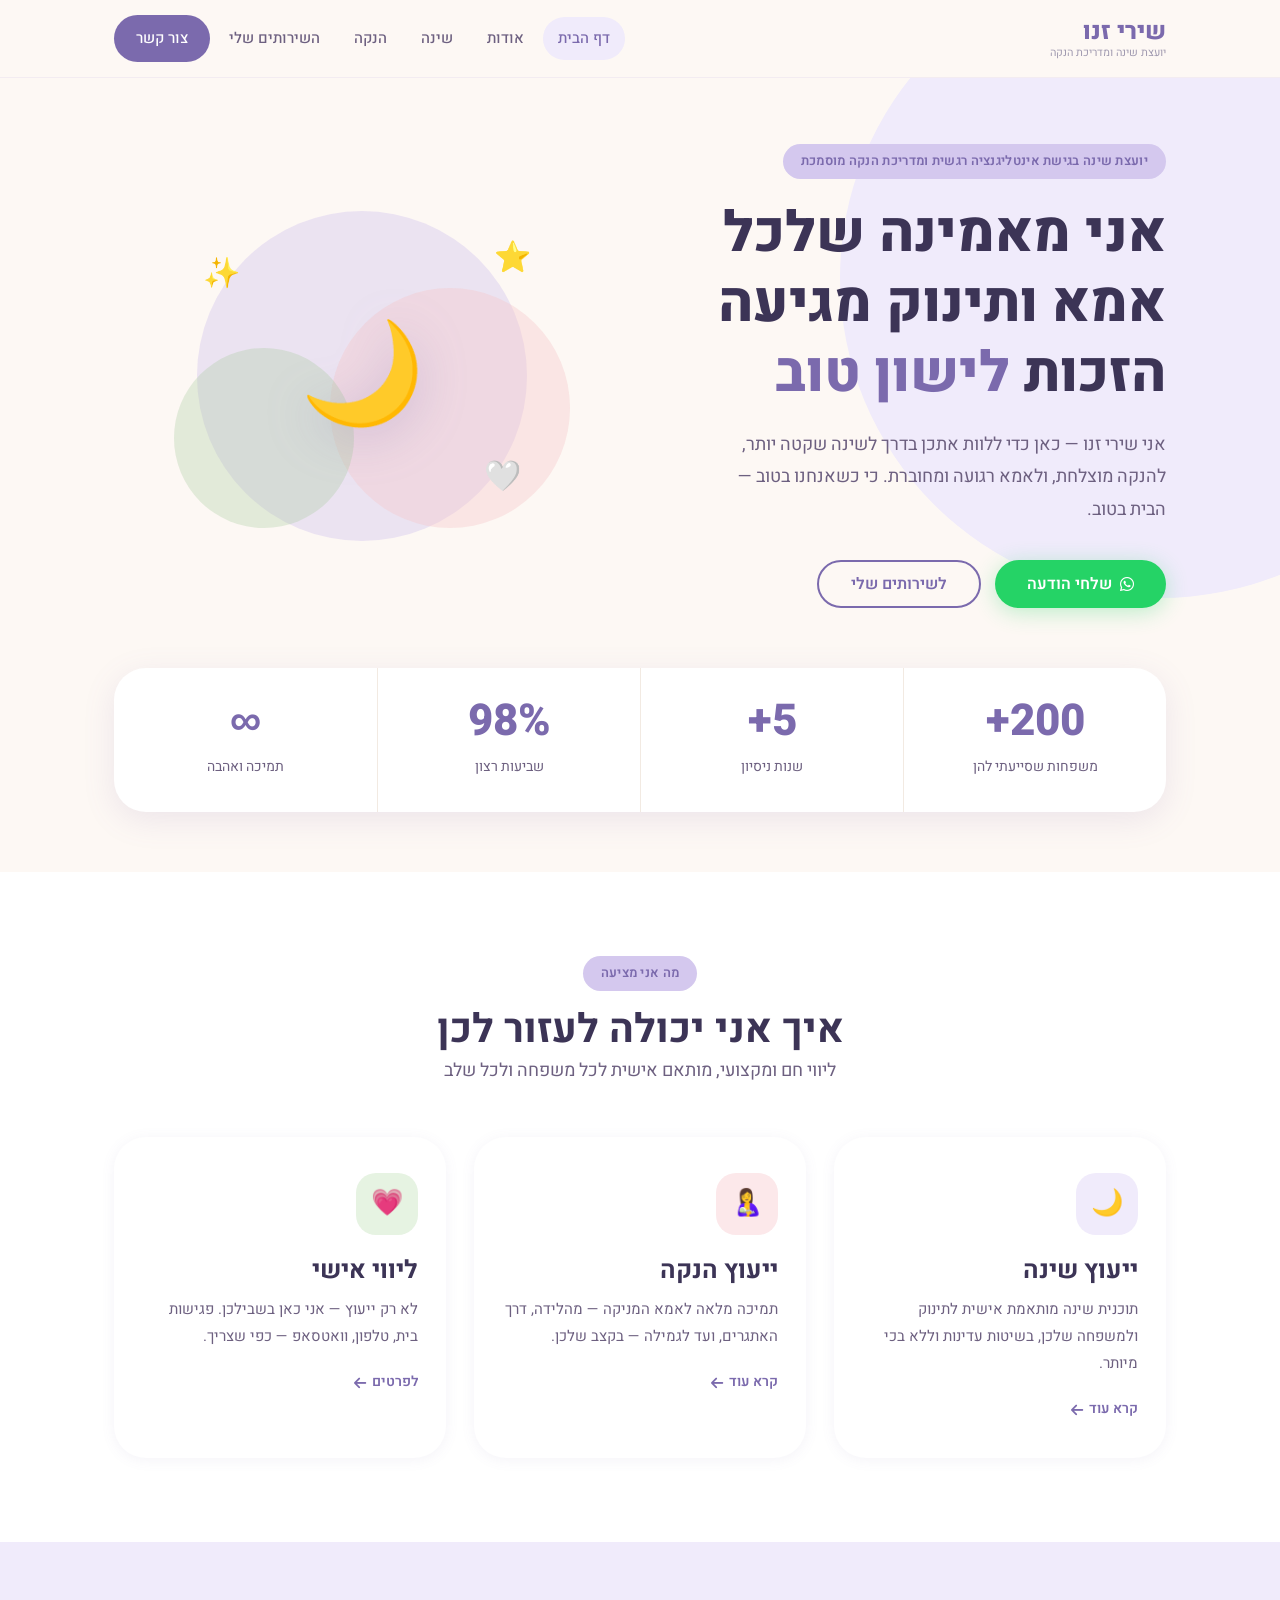
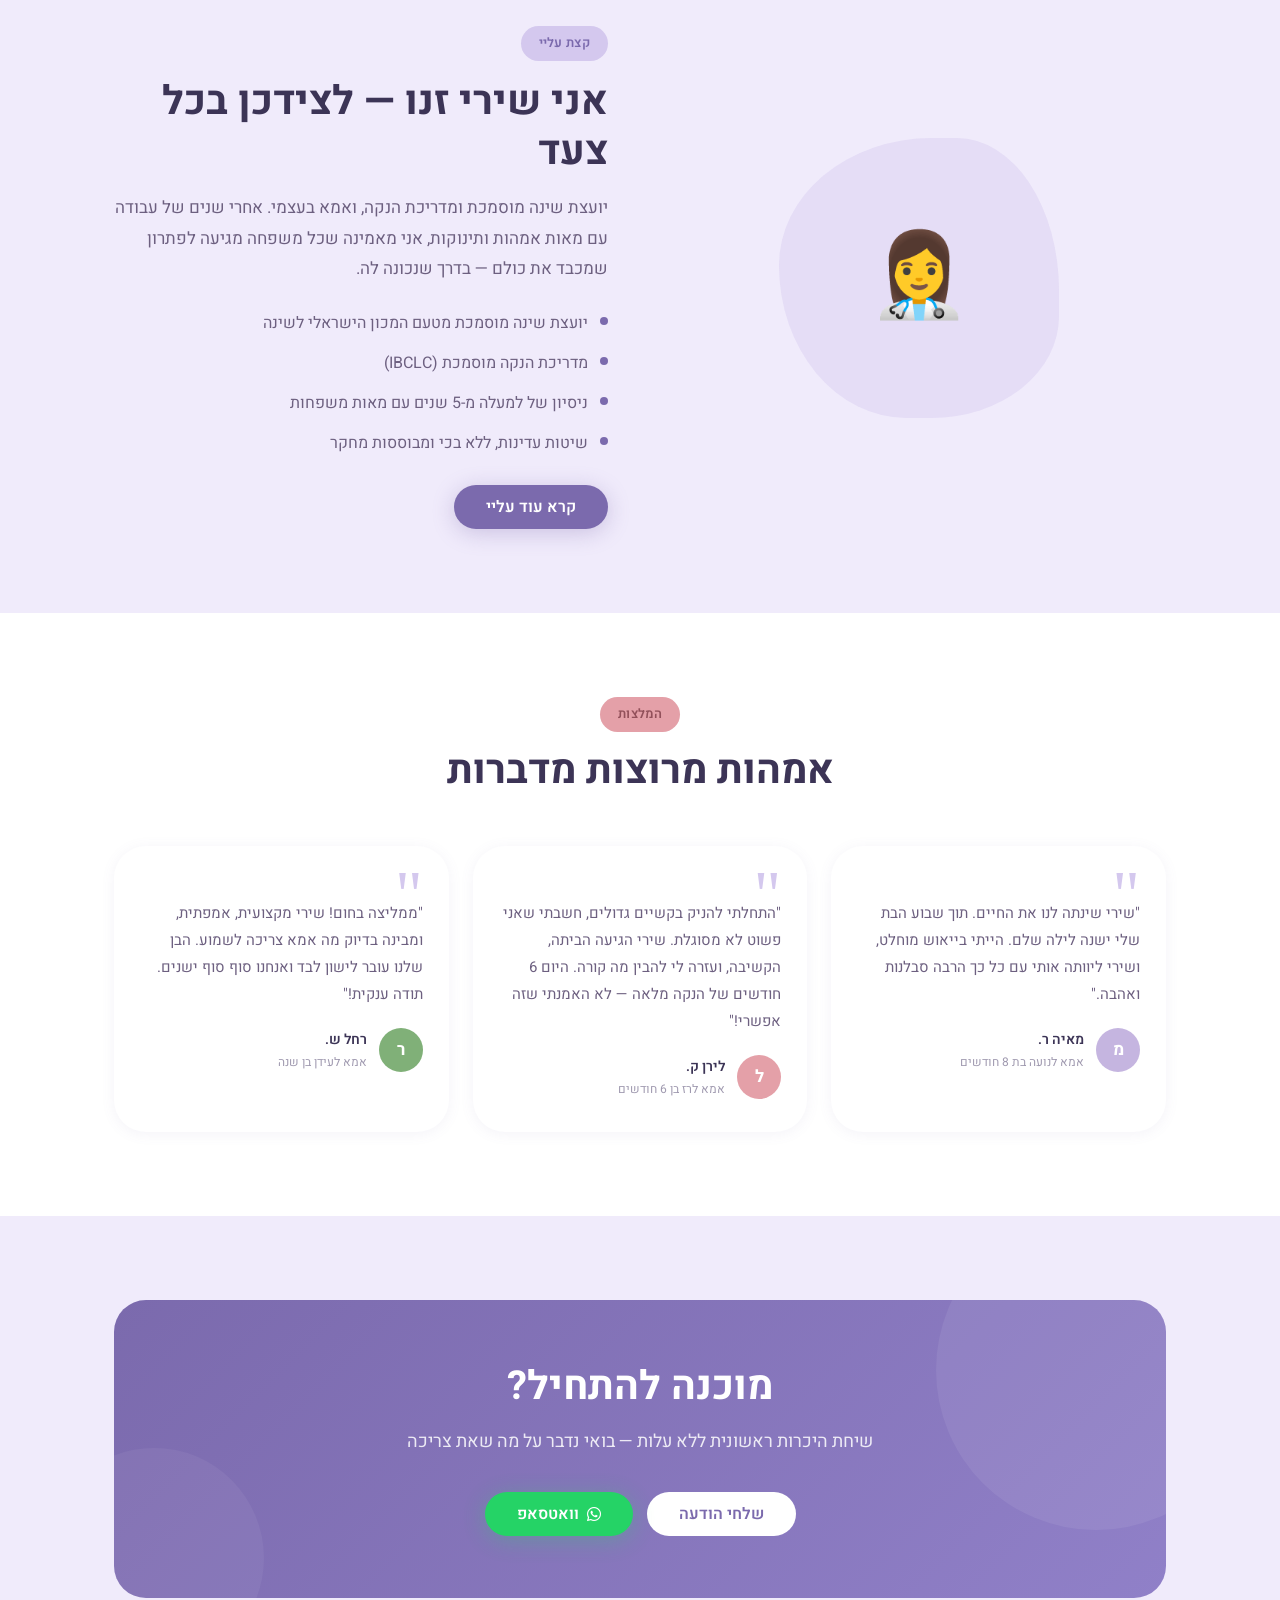
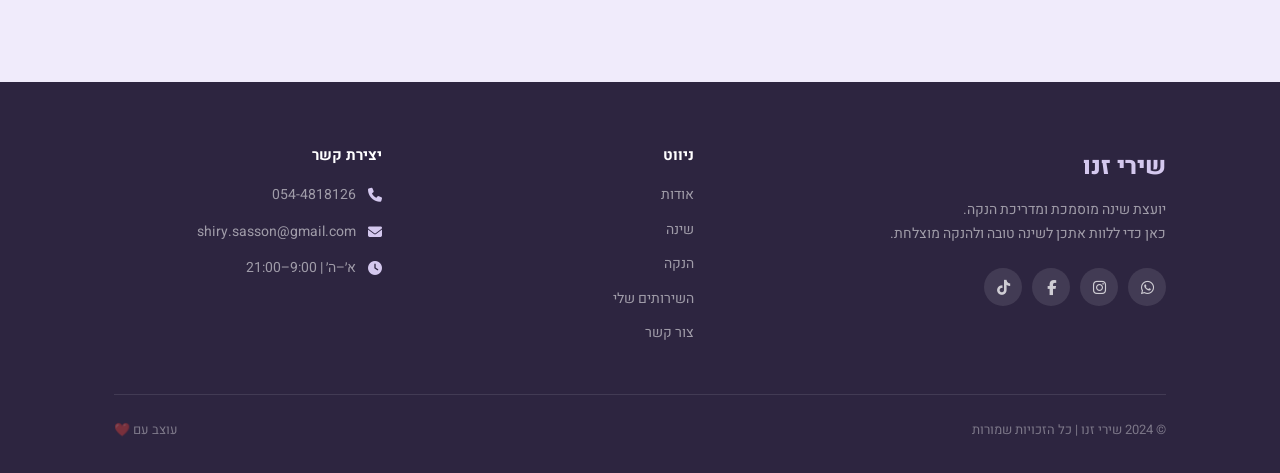
==== index.html @ 8ea3a9ba "Add files via upload" ====
<!DOCTYPE html>
<html lang="he" dir="rtl">
<head>
<meta charset="UTF-8">
<meta name="viewport" content="width=device-width, initial-scale=1.0">
<title>שירי זנו | יועצת שינה ומדריכת הנקה</title>
<meta name="description" content="שירי זנו - יועצת שינה מוסמכת ומדריכת הנקה. ליווי אישי, קשוב ומקצועי לאמהות ותינוקות לשינה טובה יותר והנקה מוצלחת.">
<link rel="preconnect" href="https://fonts.googleapis.com">
<link href="https://fonts.googleapis.com/css2?family=Heebo:wght@400;500;600;700;800&display=swap" rel="stylesheet">
<link rel="stylesheet" href="https://cdnjs.cloudflare.com/ajax/libs/font-awesome/6.5.1/css/all.min.css">
<link rel="stylesheet" href="style.css">
</head>
<body>

<nav class="navbar" id="navbar">
  <div class="container">
    <a href="index.html" class="logo">
      <span class="logo-name">שירי זנו</span>
      <span class="logo-title">יועצת שינה ומדריכת הנקה</span>
    </a>
    <div class="nav-links" id="navLinks">
      <a href="index.html">דף הבית</a>
      <a href="about.html">אודות</a>
      <a href="sleep.html">שינה</a>
      <a href="breastfeeding.html">הנקה</a>
      <a href="services.html">השירותים שלי</a>
      <a href="contact.html" class="btn-nav">צור קשר</a>
    </div>
    <button class="hamburger" id="hamburger" aria-label="תפריט">
      <span></span><span></span><span></span>
    </button>
  </div>
</nav>
<div class="nav-spacer"></div>

<section class="hero">
  <div class="container">
    <div class="hero-inner">
      <div class="hero-content fade-in">
        <span class="tag tag-lavender">יועצת שינה בגישת אינטליגנציה רגשית ומדריכת הנקה מוסמכת</span>
        <h1>אני מאמינה שלכל אמא ותינוק מגיעה הזכות <span>לישון טוב</span></h1>
        <p>אני שירי זנו — כאן כדי ללוות אתכן בדרך לשינה שקטה יותר, להנקה מוצלחת, ולאמא רגועה ומחוברת. כי כשאנחנו בטוב — הבית בטוב.</p>
        <div class="hero-actions">
          <a href="https://wa.me/972544818126" class="btn btn-whatsapp" target="_blank" rel="noopener"><i class="fab fa-whatsapp"></i> שלחי הודעה</a>
          <a href="services.html" class="btn btn-outline">לשירותים שלי</a>
        </div>
      </div>
      <div class="hero-visual">
        <div class="hero-blob hero-blob-1"></div>
        <div class="hero-blob hero-blob-2"></div>
        <div class="hero-blob hero-blob-3"></div>
        <div class="hero-icon-main">🌙</div>
        <span class="hero-floating hero-floating-1">⭐</span>
        <span class="hero-floating hero-floating-2">🤍</span>
        <span class="hero-floating hero-floating-3">✨</span>
      </div>
    </div>

    <div class="stats-bar fade-in delay-1" style="margin-top:60px;">
      <div class="stat-item">
        <span class="stat-number">200+</span>
        <span class="stat-label">משפחות שסייעתי להן</span>
      </div>
      <div class="stat-item">
        <span class="stat-number">5+</span>
        <span class="stat-label">שנות ניסיון</span>
      </div>
      <div class="stat-item">
        <span class="stat-number">98%</span>
        <span class="stat-label">שביעות רצון</span>
      </div>
      <div class="stat-item">
        <span class="stat-number">∞</span>
        <span class="stat-label">תמיכה ואהבה</span>
      </div>
    </div>
  </div>
</section>

<section class="section section-white">
  <div class="container">
    <div class="section-header text-center fade-in">
      <span class="tag tag-lavender">מה אני מציעה</span>
      <h2>איך אני יכולה לעזור לכן</h2>
      <p class="section-subtitle">ליווי חם ומקצועי, מותאם אישית לכל משפחה ולכל שלב</p>
    </div>
    <div class="cards-grid">
      <div class="card fade-in">
        <div class="card-icon card-icon-lavender">🌙</div>
        <h3>ייעוץ שינה</h3>
        <p>תוכנית שינה מותאמת אישית לתינוק ולמשפחה שלכן, בשיטות עדינות וללא בכי מיותר.</p>
        <a href="sleep.html" class="card-link">קרא עוד <i class="fas fa-arrow-left"></i></a>
      </div>
      <div class="card fade-in delay-1">
        <div class="card-icon card-icon-blush">🤱</div>
        <h3>ייעוץ הנקה</h3>
        <p>תמיכה מלאה לאמא המניקה — מהלידה, דרך האתגרים, ועד לגמילה — בקצב שלכן.</p>
        <a href="breastfeeding.html" class="card-link">קרא עוד <i class="fas fa-arrow-left"></i></a>
      </div>
      <div class="card fade-in delay-2">
        <div class="card-icon card-icon-sage">💗</div>
        <h3>ליווי אישי</h3>
        <p>לא רק ייעוץ — אני כאן בשבילכן. פגישות בית, טלפון, וואטסאפ — כפי שצריך.</p>
        <a href="services.html" class="card-link">לפרטים <i class="fas fa-arrow-left"></i></a>
      </div>
    </div>
  </div>
</section>

<section class="section section-alt">
  <div class="container">
    <div class="feature-grid">
      <div class="feature-visual fade-in">
        <div class="feature-blob fb-lavender"></div>
        <div class="feature-icon">👩‍⚕️</div>
      </div>
      <div class="feature-content fade-in delay-1">
        <span class="tag tag-lavender">קצת עליי</span>
        <h2>אני שירי זנו — לצידכן בכל צעד</h2>
        <p>יועצת שינה מוסמכת ומדריכת הנקה, ואמא בעצמי. אחרי שנים של עבודה עם מאות אמהות ותינוקות, אני מאמינה שכל משפחה מגיעה לפתרון שמכבד את כולם — בדרך שנכונה לה.</p>
        <ul class="feature-list">
          <li>יועצת שינה מוסמכת מטעם המכון הישראלי לשינה</li>
          <li>מדריכת הנקה מוסמכת (IBCLC)</li>
          <li>ניסיון של למעלה מ-5 שנים עם מאות משפחות</li>
          <li>שיטות עדינות, ללא בכי ומבוססות מחקר</li>
        </ul>
        <a href="about.html" class="btn btn-primary">קרא עוד עליי</a>
      </div>
    </div>
  </div>
</section>

<section class="section section-white">
  <div class="container">
    <div class="section-header text-center fade-in">
      <span class="tag tag-blush">המלצות</span>
      <h2>אמהות מרוצות מדברות</h2>
    </div>
    <div class="testimonials-grid">
      <div class="testimonial-card fade-in">
        <p class="testimonial-text">"שירי שינתה לנו את החיים. תוך שבוע הבת שלי ישנה לילה שלם. הייתי בייאוש מוחלט, ושירי ליוותה אותי עם כל כך הרבה סבלנות ואהבה."</p>
        <div class="testimonial-author">
          <div class="testimonial-avatar av-lavender">מ</div>
          <div>
            <div class="testimonial-name">מאיה ר.</div>
            <div class="testimonial-info">אמא לנועה בת 8 חודשים</div>
          </div>
        </div>
      </div>
      <div class="testimonial-card fade-in delay-1">
        <p class="testimonial-text">"התחלתי להניק בקשיים גדולים, חשבתי שאני פשוט לא מסוגלת. שירי הגיעה הביתה, הקשיבה, ועזרה לי להבין מה קורה. היום 6 חודשים של הנקה מלאה — לא האמנתי שזה אפשרי!"</p>
        <div class="testimonial-author">
          <div class="testimonial-avatar av-blush">ל</div>
          <div>
            <div class="testimonial-name">לירן ק.</div>
            <div class="testimonial-info">אמא לרז בן 6 חודשים</div>
          </div>
        </div>
      </div>
      <div class="testimonial-card fade-in delay-2">
        <p class="testimonial-text">"ממליצה בחום! שירי מקצועית, אמפתית, ומבינה בדיוק מה אמא צריכה לשמוע. הבן שלנו עובר לישון לבד ואנחנו סוף סוף ישנים. תודה ענקית!"</p>
        <div class="testimonial-author">
          <div class="testimonial-avatar av-sage">ר</div>
          <div>
            <div class="testimonial-name">רחל ש.</div>
            <div class="testimonial-info">אמא לעידן בן שנה</div>
          </div>
        </div>
      </div>
    </div>
  </div>
</section>

<section class="section section-alt">
  <div class="container">
    <div class="cta-banner fade-in">
      <h2>מוכנה להתחיל?</h2>
      <p>שיחת היכרות ראשונית ללא עלות — בואי נדבר על מה שאת צריכה</p>
      <div class="cta-actions">
        <a href="contact.html" class="btn btn-white">שלחי הודעה</a>
        <a href="https://wa.me/972544818126" class="btn btn-whatsapp" target="_blank" rel="noopener"><i class="fab fa-whatsapp"></i> וואטסאפ</a>
      </div>
    </div>
  </div>
</section>

<footer>
  <div class="container">
    <div class="footer-content">
      <div class="footer-col">
        <span class="logo-name">שירי זנו</span>
        <p class="footer-tagline">יועצת שינה מוסמכת ומדריכת הנקה.<br>כאן כדי ללוות אתכן לשינה טובה ולהנקה מוצלחת.</p>
        <div class="footer-social">
          <a href="https://wa.me/972544818126" aria-label="וואטסאפ" target="_blank" rel="noopener"><i class="fab fa-whatsapp"></i></a>
          <a href="#" aria-label="אינסטגרם"><i class="fab fa-instagram"></i></a>
          <a href="#" aria-label="פייסבוק"><i class="fab fa-facebook-f"></i></a>
          <a href="#" aria-label="טיקטוק"><i class="fab fa-tiktok"></i></a>
        </div>
      </div>
      <div class="footer-col">
        <h4>ניווט</h4>
        <div class="footer-links-list">
          <a href="about.html">אודות</a>
          <a href="sleep.html">שינה</a>
          <a href="breastfeeding.html">הנקה</a>
          <a href="services.html">השירותים שלי</a>
          <a href="contact.html">צור קשר</a>
        </div>
      </div>
      <div class="footer-col">
        <h4>יצירת קשר</h4>
        <div class="footer-contact-item"><i class="fas fa-phone"></i> 054-4818126</div>
        <div class="footer-contact-item"><i class="fas fa-envelope"></i> shiry.sasson@gmail.com</div>
        <div class="footer-contact-item"><i class="fas fa-clock"></i> א׳–ה׳ | 9:00–21:00</div>
      </div>
    </div>
    <div class="footer-bottom">
      <span>© 2024 שירי זנו | כל הזכויות שמורות</span>
      <span>עוצב עם ❤️</span>
    </div>
  </div>
</footer>

<script src="script.js"></script>
</body>
</html>
---- style.css ----
/* ===========================
   style.css — שירי | יועצת שינה ומדריכת הנקה
   Extracted verbatim from https://ronavaida.github.io/Shiri-Zenou/style.css
   =========================== */

/* === VARIABLES === */
:root {
  --cream:          #FDF8F4;
  --cream-dark:     #F2EAE2;
  --lavender:       #C5B5E0;
  --lavender-light: #F0EBFB;
  --lavender-med:   #D4C8EE;
  --lavender-dark:  #7B6AAD;
  --blush:          #F5C4C8;
  --blush-light:    #FCE8EA;
  --blush-med:      #E4A0A8;
  --blush-dark:     #C07880;
  --sage:           #A8C9A0;
  --sage-light:     #E6F3E2;
  --sage-med:       #80B078;
  --sage-dark:      #5A8A52;
  --text:           #3C3456;
  --text-mid:       #6D6080;
  --text-light:     #A09AB0;
  --white:          #FFFFFF;

  --shadow-sm: 0 2px 14px rgba(120, 100, 170, 0.08);
  --shadow-md: 0 8px 32px rgba(120, 100, 170, 0.13);
  --shadow-lg: 0 20px 56px rgba(120, 100, 170, 0.18);

  --nav-height: 78px;
  --container:  1100px;
  --section-v:  84px;

  --r-sm:   12px;
  --r-md:   20px;
  --r-lg:   32px;
  --r-full: 9999px;

  --ease: 0.3s ease;
}

/* === RESET === */
*, *::before, *::after { box-sizing: border-box; margin: 0; padding: 0; }
html { scroll-behavior: smooth; }
body {
  font-family: 'Heebo', sans-serif;
  background: var(--cream);
  color: var(--text);
  direction: rtl;
  line-height: 1.75;
  font-size: 16px;
  overflow-x: hidden;
}
img { max-width: 100%; height: auto; }
a { color: inherit; text-decoration: none; }
ul { list-style: none; }

/* === TYPOGRAPHY === */
h1, h2, h3, h4 { line-height: 1.25; font-weight: 700; }
h1 { font-size: clamp(34px, 5vw, 56px); }
h2 { font-size: clamp(26px, 4vw, 40px); }
h3 { font-size: clamp(19px, 3vw, 25px); }
h4 { font-size: 17px; }
p  { font-size: 17px; line-height: 1.8; }

/* === UTILITIES === */
.container {
  max-width: var(--container);
  margin: 0 auto;
  padding: 0 24px;
}
.section      { padding: var(--section-v) 0; }
.section-alt  { background: var(--lavender-light); }
.section-blush{ background: var(--blush-light); }
.section-sage { background: var(--sage-light); }
.section-white{ background: var(--white); }
.text-center  { text-align: center; }
.text-lavender{ color: var(--lavender-dark); }
.text-blush   { color: var(--blush-dark); }
.text-sage    { color: var(--sage-dark); }
.text-mid     { color: var(--text-mid); }

/* Tag pill */
.tag {
  display: inline-block;
  padding: 6px 18px;
  border-radius: var(--r-full);
  font-size: 13px;
  font-weight: 600;
  letter-spacing: 0.3px;
  margin-bottom: 14px;
}
.tag-lavender { background: var(--lavender-med); color: var(--lavender-dark); }
.tag-blush    { background: var(--blush-med);    color: #92505A; }
.tag-sage     { background: var(--sage-med);     color: white; }

.section-header { margin-bottom: 50px; }
.section-header.text-center .section-subtitle { margin: 0 auto; }
.section-subtitle { color: var(--text-mid); font-size: 18px; max-width: 620px; margin-top: 10px; }

/* === BUTTONS === */
.btn {
  display: inline-flex;
  align-items: center;
  gap: 8px;
  padding: 14px 32px;
  border-radius: var(--r-full);
  font-size: 16px;
  font-weight: 600;
  font-family: 'Heebo', sans-serif;
  cursor: pointer;
  transition: all var(--ease);
  border: none;
  text-decoration: none;
  line-height: 1;
}
.btn-primary {
  background: var(--lavender-dark);
  color: white;
  box-shadow: 0 4px 22px rgba(123, 106, 173, 0.32);
}
.btn-primary:hover {
  background: #6A59A0;
  transform: translateY(-2px);
  box-shadow: 0 8px 30px rgba(123, 106, 173, 0.44);
}
.btn-outline {
  background: transparent;
  color: var(--lavender-dark);
  border: 2px solid var(--lavender-dark);
}
.btn-outline:hover {
  background: var(--lavender-light);
  transform: translateY(-2px);
}
.btn-blush {
  background: var(--blush-dark);
  color: white;
  box-shadow: 0 4px 22px rgba(192, 120, 128, 0.32);
}
.btn-blush:hover {
  background: #B06870;
  transform: translateY(-2px);
}
.btn-whatsapp {
  background: #25D366;
  color: white;
  box-shadow: 0 4px 22px rgba(37, 211, 102, 0.3);
}
.btn-whatsapp:hover {
  background: #1DB954;
  transform: translateY(-2px);
}
.btn-white {
  background: white;
  color: var(--lavender-dark);
}
.btn-white:hover {
  background: var(--lavender-light);
  transform: translateY(-2px);
}
.btn-sm { padding: 10px 22px; font-size: 14px; }

/* === NAVBAR === */
.navbar {
  position: fixed;
  top: 0; right: 0; left: 0;
  z-index: 1000;
  height: var(--nav-height);
  background: rgba(253, 248, 244, 0.94);
  backdrop-filter: blur(14px);
  border-bottom: 1px solid rgba(197, 181, 224, 0.18);
  transition: box-shadow var(--ease);
}
.navbar.scrolled { box-shadow: var(--shadow-md); }
.navbar .container {
  height: 100%;
  display: flex;
  align-items: center;
  justify-content: space-between;
}
.logo { display: flex; flex-direction: column; line-height: 1.2; }
.logo-name  { font-size: 24px; font-weight: 800; color: var(--lavender-dark); }
.logo-title { font-size: 11px; color: var(--text-light); font-weight: 400; }

.nav-links {
  display: flex;
  align-items: center;
  gap: 4px;
}
.nav-links a {
  padding: 8px 15px;
  border-radius: var(--r-full);
  font-size: 15px;
  font-weight: 500;
  color: var(--text-mid);
  transition: all var(--ease);
}
.nav-links a:hover,
.nav-links a.active {
  color: var(--lavender-dark);
  background: var(--lavender-light);
}
.nav-links .btn-nav {
  background: var(--lavender-dark);
  color: white;
  padding: 10px 22px;
}
.nav-links .btn-nav:hover {
  background: #6A59A0;
  transform: translateY(-1px);
}

/* Hamburger */
.hamburger {
  display: none;
  flex-direction: column;
  gap: 5px;
  background: none;
  border: none;
  cursor: pointer;
  padding: 8px;
}
.hamburger span {
  display: block;
  width: 24px;
  height: 2.5px;
  background: var(--text);
  border-radius: 2px;
  transition: all var(--ease);
}
.hamburger.open span:nth-child(1) { transform: translateY(7.5px) rotate(45deg); }
.hamburger.open span:nth-child(2) { opacity: 0; transform: scaleX(0); }
.hamburger.open span:nth-child(3) { transform: translateY(-7.5px) rotate(-45deg); }

.nav-spacer { height: var(--nav-height); }

/* === PAGE HERO === */
.page-hero {
  padding: 62px 0 52px;
  text-align: center;
  position: relative;
  overflow: hidden;
  background: var(--cream-dark);
}
.page-hero.lavender { background: var(--lavender-light); }
.page-hero.blush    { background: var(--blush-light); }
.page-hero.sage     { background: var(--sage-light); }
.page-hero::before {
  content: '';
  position: absolute;
  top: -120px; left: 50%;
  transform: translateX(-50%);
  width: 500px; height: 500px;
  background: rgba(255,255,255,0.38);
  border-radius: 50%;
  z-index: 0;
}
.page-hero .container { position: relative; z-index: 1; }
.page-hero h1 { margin-bottom: 14px; }
.page-hero .lead {
  font-size: 18px;
  color: var(--text-mid);
  max-width: 560px;
  margin: 0 auto;
}

/* === HOME HERO === */
.hero { padding: 66px 0 60px; overflow: hidden; position: relative; }
.hero::before {
  content: '';
  position: absolute;
  top: -120px; right: -200px;
  width: 640px; height: 640px;
  background: var(--lavender-light);
  border-radius: 50%;
  z-index: 0;
}
.hero-inner {
  display: grid;
  grid-template-columns: 1fr 1fr;
  gap: 60px;
  align-items: center;
  position: relative;
  z-index: 1;
}
.hero-content .tag { margin-bottom: 20px; }
.hero-content h1 { margin-bottom: 20px; font-weight: 800; }
.hero-content h1 span { color: var(--lavender-dark); }
.hero-content p { color: var(--text-mid); font-size: 18px; margin-bottom: 34px; max-width: 460px; }
.hero-actions { display: flex; gap: 14px; flex-wrap: wrap; }

.hero-visual {
  display: flex; justify-content: center; align-items: center;
  position: relative; height: 400px;
}
.hero-blob {
  position: absolute;
  border-radius: 50%;
}
.hero-blob-1 { width: 330px; height: 330px; background: var(--lavender-med); top:50%; left:50%; transform:translate(-50%,-50%); opacity:0.45; }
.hero-blob-2 { width: 240px; height: 240px; background: var(--blush); top:28%; right:8%; opacity:0.38; }
.hero-blob-3 { width: 180px; height: 180px; background: var(--sage); bottom:12%; left:12%; opacity:0.32; }
.hero-icon-main {
  position: relative; z-index: 10; font-size: 100px;
  filter: drop-shadow(0 8px 24px rgba(123,106,173,0.28));
}
.hero-floating { position: absolute; font-size: 30px; }
.hero-floating-1 { top: 14%; right: 16%; animation: floatA 4s ease-in-out infinite; }
.hero-floating-2 { bottom: 18%; right: 18%; animation: floatB 5s ease-in-out infinite; }
.hero-floating-3 { top: 18%; left: 18%; animation: floatA 3.6s ease-in-out infinite 0.8s; }

@keyframes floatA {
  0%,100% { transform: translateY(0); }
  50%      { transform: translateY(-14px); }
}
@keyframes floatB {
  0%,100% { transform: translateY(0) rotate(0deg); }
  50%     { transform: translateY(-9px) rotate(12deg); }
}

/* === STATS BAR === */
.stats-bar {
  display: grid;
  grid-template-columns: repeat(4, 1fr);
  background: var(--white);
  border-radius: var(--r-lg);
  box-shadow: var(--shadow-md);
  overflow: hidden;
}
.stat-item { padding: 32px 20px; text-align: center; border-left: 1px solid var(--cream-dark); }
.stat-item:last-child { border-left: none; }
.stat-number { font-size: 44px; font-weight: 800; color: var(--lavender-dark); display: block; line-height: 1; margin-bottom: 8px; }
.stat-label  { font-size: 14px; color: var(--text-mid); }

/* === CARDS === */
.cards-grid { display: grid; grid-template-columns: repeat(3, 1fr); gap: 28px; }
.card {
  background: var(--white);
  border-radius: var(--r-lg);
  padding: 36px 28px;
  box-shadow: var(--shadow-sm);
  transition: all var(--ease);
}
.card:hover { transform: translateY(-6px); box-shadow: var(--shadow-lg); }
.card-icon {
  width: 62px; height: 62px;
  border-radius: var(--r-md);
  display: flex; align-items: center; justify-content: center;
  font-size: 26px; margin-bottom: 20px;
}
.card-icon-lavender { background: var(--lavender-light); color: var(--lavender-dark); }
.card-icon-blush    { background: var(--blush-light);    color: var(--blush-dark); }
.card-icon-sage     { background: var(--sage-light);     color: var(--sage-dark); }
.card h3 { margin-bottom: 10px; }
.card p  { color: var(--text-mid); font-size: 15px; }
.card-link { display: inline-flex; align-items: center; gap: 6px; margin-top: 20px; color: var(--lavender-dark); font-weight: 600; font-size: 14px; transition: gap var(--ease); }
.card-link:hover { gap: 10px; }

/* === FEATURE SECTION === */
.feature-grid {
  display: grid;
  grid-template-columns: 1fr 1fr;
  gap: 64px;
  align-items: center;
}
.feature-grid.flip { direction: ltr; }
.feature-grid.flip > * { direction: rtl; }

.feature-visual {
  display: flex; justify-content: center; align-items: center;
  position: relative; height: 320px;
}
.feature-blob {
  position: absolute;
  border-radius: 60% 40% 50% 50% / 50% 60% 40% 60%;
  z-index: 0;
}
.fb-lavender { width: 280px; height: 280px; background: var(--lavender-med); opacity: 0.42; }
.fb-blush    { width: 280px; height: 280px; background: var(--blush);         opacity: 0.42; }
.fb-sage     { width: 280px; height: 280px; background: var(--sage);          opacity: 0.42; }
.feature-icon { font-size: 82px; position: relative; z-index: 1; }

.feature-content .tag { margin-bottom: 16px; }
.feature-content h2   { margin-bottom: 16px; }
.feature-content p    { color: var(--text-mid); margin-bottom: 24px; }

.feature-list { list-style: none; margin-bottom: 28px; }
.feature-list li {
  display: flex; align-items: flex-start; gap: 12px;
  margin-bottom: 12px; color: var(--text-mid); font-size: 16px;
}
.feature-list li::before {
  content: '';
  width: 8px; height: 8px;
  border-radius: 50%;
  background: var(--lavender-dark);
  margin-top: 8px; flex-shrink: 0;
}
.feature-list.blush li::before { background: var(--blush-dark); }
.feature-list.sage  li::before { background: var(--sage-dark); }

/* === TESTIMONIALS === */
.testimonials-grid { display: grid; grid-template-columns: repeat(3, 1fr); gap: 24px; }
.testimonial-card {
  background: var(--white);
  border-radius: var(--r-lg);
  padding: 32px 26px;
  box-shadow: var(--shadow-sm);
  position: relative;
}
.testimonial-card::before {
  content: '"';
  position: absolute;
  top: 14px; right: 26px;
  font-size: 68px; color: var(--lavender-med);
  line-height: 1; font-family: Georgia, serif;
}
.testimonial-text {
  color: var(--text-mid); font-size: 15px; line-height: 1.8;
  margin-bottom: 20px; padding-top: 22px;
}
.testimonial-author { display: flex; align-items: center; gap: 12px; }
.testimonial-avatar {
  width: 44px; height: 44px; border-radius: 50%;
  display: flex; align-items: center; justify-content: center;
  font-size: 17px; font-weight: 700; color: white;
}
.av-lavender { background: var(--lavender); }
.av-blush    { background: var(--blush-med); }
.av-sage     { background: var(--sage-med); }
.testimonial-name { font-weight: 600; font-size: 14px; }
.testimonial-info { font-size: 12px; color: var(--text-light); }

/* === SERVICE CARDS === */
.services-grid { display: grid; grid-template-columns: repeat(3, 1fr); gap: 28px; }
.service-card {
  background: var(--white); border-radius: var(--r-lg);
  overflow: hidden; box-shadow: var(--shadow-sm);
  transition: all var(--ease);
  display: flex; flex-direction: column;
}
.service-card:hover { transform: translateY(-6px); box-shadow: var(--shadow-lg); }
.service-card-header { padding: 32px 28px 24px; position: relative; }
.service-card-header.lavender { background: var(--lavender-light); }
.service-card-header.blush    { background: var(--blush-light); }
.service-card-header.sage     { background: var(--sage-light); }
.service-icon { font-size: 42px; margin-bottom: 12px; display: block; }
.service-card-header h3 { margin-bottom: 6px; }
.service-card-header p  { font-size: 14px; color: var(--text-mid); }
.service-card-body { padding: 28px; flex: 1; display: flex; flex-direction: column; }
.service-price {
  font-size: 30px; font-weight: 800; color: var(--lavender-dark);
  margin-bottom: 20px;
}
.service-price span { font-size: 14px; font-weight: 400; color: var(--text-light); }
.service-features { list-style: none; margin-bottom: 28px; flex: 1; }
.service-features li {
  display: flex; align-items: flex-start; gap: 10px;
  padding: 9px 0; border-bottom: 1px solid var(--cream-dark);
  font-size: 14px; color: var(--text-mid);
}
.service-features li:last-child { border-bottom: none; }
.service-features li i { color: var(--sage-dark); margin-top: 3px; font-size: 12px; flex-shrink: 0; }
.service-card-body .btn { text-align: center; justify-content: center; }
.service-card.featured { border: 2px solid var(--lavender-dark); }
.badge-popular {
  position: absolute; top: 16px; left: 16px;
  background: var(--lavender-dark); color: white;
  font-size: 11px; font-weight: 700; padding: 4px 12px;
  border-radius: var(--r-full);
}

/* === PROCESS STEPS === */
.steps-grid {
  display: grid; grid-template-columns: repeat(4, 1fr);
  gap: 24px; position: relative;
}
.steps-grid::before {
  content: '';
  position: absolute;
  top: 34px; right: calc(12.5% + 12px); left: calc(12.5% + 12px);
  height: 2px; background: var(--lavender-med); z-index: 0;
}
.step-item { text-align: center; position: relative; z-index: 1; }
.step-num {
  width: 68px; height: 68px; border-radius: 50%;
  background: var(--lavender-dark); color: white;
  font-size: 22px; font-weight: 800;
  display: flex; align-items: center; justify-content: center;
  margin: 0 auto 16px; box-shadow: 0 4px 18px rgba(123,106,173,0.3);
}
.step-item h4 { margin-bottom: 8px; }
.step-item p  { font-size: 14px; color: var(--text-mid); }

/* === AGE GROUPS === */
.age-groups-grid { display: grid; grid-template-columns: repeat(2, 1fr); gap: 22px; }
.age-card {
  background: var(--white); border-radius: var(--r-md); padding: 26px;
  box-shadow: var(--shadow-sm); display: flex; gap: 18px; align-items: flex-start;
  transition: all var(--ease);
}
.age-card:hover { transform: translateY(-4px); box-shadow: var(--shadow-md); }
.age-icon { font-size: 38px; flex-shrink: 0; }
.age-card h4 { margin-bottom: 6px; }
.age-card p  { font-size: 14px; color: var(--text-mid); line-height: 1.7; }

/* === CHALLENGES === */
.challenges-grid { display: grid; grid-template-columns: repeat(2, 1fr); gap: 20px; }
.challenge-item {
  display: flex; gap: 16px; align-items: flex-start;
  padding: 22px; background: var(--white);
  border-radius: var(--r-md); box-shadow: var(--shadow-sm);
  transition: all var(--ease);
}
.challenge-item:hover { transform: translateY(-3px); box-shadow: var(--shadow-md); }
.challenge-icon { font-size: 30px; flex-shrink: 0; }
.challenge-item h4 { margin-bottom: 6px; font-size: 16px; }
.challenge-item p  { font-size: 14px; color: var(--text-mid); line-height: 1.7; }

/* === VALUES === */
.values-grid { display: grid; grid-template-columns: repeat(4, 1fr); gap: 22px; }
.value-card  { text-align: center; padding: 28px 18px; }
.value-icon  { font-size: 42px; margin-bottom: 14px; }
.value-card h4 { margin-bottom: 8px; font-size: 17px; }
.value-card p  { font-size: 14px; color: var(--text-mid); }

/* === ABOUT PAGE === */
.about-grid { display: grid; grid-template-columns: 1fr 1fr; gap: 60px; align-items: start; }
.photo-placeholder {
  width: 100%; aspect-ratio: 4/5;
  border-radius: var(--r-lg);
  background: linear-gradient(145deg, var(--lavender-med), var(--blush));
  display: flex; align-items: center; justify-content: center;
  font-size: 90px; color: white; position: relative; overflow: hidden;
}
.photo-placeholder::after {
  content: '';
  position: absolute; bottom: -50px; right: -50px;
  width: 180px; height: 180px;
  background: rgba(255,255,255,0.14); border-radius: 50%;
}
.photo-badge {
  position: absolute; bottom: -18px; left: -18px;
  background: var(--white); border-radius: var(--r-md);
  padding: 16px 20px; box-shadow: var(--shadow-md); text-align: center;
}
.photo-badge-number { font-size: 30px; font-weight: 800; color: var(--lavender-dark); display: block; }
.photo-badge-text   { font-size: 12px; color: var(--text-mid); }
.about-photo-area   { position: relative; }

.credentials-list { margin-top: 24px; }
.credential-item  { display: flex; align-items: flex-start; gap: 14px; padding: 14px 0; border-bottom: 1px solid var(--lavender-light); }
.credential-icon  {
  width: 38px; height: 38px; border-radius: var(--r-sm);
  background: var(--lavender-light); display: flex; align-items: center;
  justify-content: center; color: var(--lavender-dark); font-size: 16px; flex-shrink: 0;
}
.credential-text strong { display: block; font-size: 15px; }
.credential-text span   { font-size: 13px; color: var(--text-light); }

/* Quote block */
.quote-block {
  border-right: 4px solid var(--lavender-dark);
  padding: 20px 24px;
  margin: 24px 0;
  background: var(--white);
  border-radius: 0 var(--r-md) var(--r-md) 0;
}
.quote-block p { font-size: 18px; font-style: italic; color: var(--text-mid); }
.quote-block cite { font-size: 14px; color: var(--text-light); display: block; margin-top: 8px; }

/* === FAQ === */
.faq-list { max-width: 720px; margin: 0 auto; }
.faq-item {
  border: 1.5px solid var(--lavender-med);
  border-radius: var(--r-md);
  margin-bottom: 12px;
  overflow: hidden;
}
.faq-question {
  width: 100%; padding: 20px 24px;
  background: var(--white); border: none; text-align: right;
  font-family: 'Heebo', sans-serif; font-size: 16px; font-weight: 600;
  color: var(--text); cursor: pointer;
  display: flex; align-items: center; justify-content: space-between; gap: 12px;
  transition: background var(--ease);
}
.faq-question:hover { background: var(--lavender-light); }
.faq-question i { color: var(--lavender-dark); transition: transform var(--ease); flex-shrink: 0; }
.faq-item.open .faq-question i { transform: rotate(180deg); }
.faq-answer { max-height: 0; overflow: hidden; transition: max-height 0.4s ease; background: var(--white); }
.faq-item.open .faq-answer { max-height: 350px; }
.faq-answer p { padding: 0 24px 22px; color: var(--text-mid); font-size: 15px; line-height: 1.8; }

/* === CTA BANNER === */
.cta-banner {
  background: linear-gradient(135deg, var(--lavender-dark), #9080C8);
  border-radius: var(--r-lg);
  padding: 62px 48px;
  text-align: center;
  color: white;
  position: relative;
  overflow: hidden;
}
.cta-banner.blush { background: linear-gradient(135deg, var(--blush-dark), #C08890); }
.cta-banner.sage  { background: linear-gradient(135deg, var(--sage-dark), #78A870); }
.cta-banner::before {
  content: '';
  position: absolute; top: -90px; right: -90px;
  width: 320px; height: 320px; background: rgba(255,255,255,0.07); border-radius: 50%;
}
.cta-banner::after {
  content: '';
  position: absolute; bottom: -70px; left: -70px;
  width: 220px; height: 220px; background: rgba(255,255,255,0.05); border-radius: 50%;
}
.cta-banner h2 { color: white; margin-bottom: 14px; }
.cta-banner p  { color: rgba(255,255,255,0.85); font-size: 18px; margin-bottom: 34px; }
.cta-actions   { display: flex; gap: 14px; justify-content: center; flex-wrap: wrap; position: relative; z-index: 1; }

/* === CONTACT === */
.contact-grid { display: grid; grid-template-columns: 1fr 1.4fr; gap: 52px; }
.contact-info h2 { margin-bottom: 16px; }
.contact-info > p { color: var(--text-mid); margin-bottom: 32px; }
.contact-item {
  display: flex; align-items: center; gap: 14px;
  padding: 14px 0; border-bottom: 1px solid var(--cream-dark);
}
.contact-icon {
  width: 44px; height: 44px; border-radius: var(--r-sm);
  background: var(--lavender-light); display: flex; align-items: center;
  justify-content: center; color: var(--lavender-dark); font-size: 18px; flex-shrink: 0;
}
.contact-item-text span { display: block; font-size: 12px; color: var(--text-light); }
.contact-item-text a,
.contact-item-text strong { font-weight: 600; color: var(--text); font-size: 16px; }
.contact-item-text a:hover { color: var(--lavender-dark); }

.social-links { display: flex; gap: 12px; margin-top: 28px; }
.social-link {
  width: 44px; height: 44px; border-radius: 50%;
  background: var(--lavender-light); display: flex; align-items: center;
  justify-content: center; color: var(--lavender-dark); font-size: 18px;
  transition: all var(--ease);
}
.social-link:hover { background: var(--lavender-dark); color: white; transform: translateY(-3px); }
.social-link.whatsapp:hover { background: #25D366; }
.social-link.instagram:hover { background: #E1306C; }
.social-link.facebook:hover  { background: #1877F2; }
.social-link.tiktok:hover    { background: #000; }

/* Contact Form */
.contact-form { background: var(--white); border-radius: var(--r-lg); padding: 42px; box-shadow: var(--shadow-md); }
.form-group { margin-bottom: 20px; }
.form-row { display: grid; grid-template-columns: 1fr 1fr; gap: 16px; }
label { display: block; font-size: 14px; font-weight: 600; color: var(--text-mid); margin-bottom: 8px; }
input, textarea, select {
  width: 100%; padding: 14px 18px;
  border: 1.5px solid var(--lavender-med);
  border-radius: var(--r-sm);
  font-family: 'Heebo', sans-serif; font-size: 15px;
  color: var(--text); background: var(--cream);
  transition: border-color var(--ease), box-shadow var(--ease);
  outline: none; direction: rtl;
}
input:focus, textarea:focus, select:focus {
  border-color: var(--lavender-dark);
  box-shadow: 0 0 0 3px rgba(123,106,173,0.12);
  background: var(--white);
}
textarea { resize: vertical; min-height: 120px; }

/* === FOOTER === */
footer {
  background: #2D2540;
  color: rgba(255,255,255,0.82);
  padding: 64px 0 32px;
}
.footer-content {
  display: grid; grid-template-columns: 1.6fr 1fr 1fr;
  gap: 44px; margin-bottom: 48px;
}
footer .logo-name { color: var(--lavender-med); display: block; margin-bottom: 10px; }
.footer-tagline { font-size: 14px; color: rgba(255,255,255,0.55); margin-bottom: 22px; line-height: 1.7; }
.footer-social { display: flex; gap: 10px; }
.footer-social a {
  width: 38px; height: 38px; border-radius: 50%;
  background: rgba(255,255,255,0.1); display: flex; align-items: center;
  justify-content: center; color: rgba(255,255,255,0.75); font-size: 15px;
  transition: all var(--ease);
}
.footer-social a:hover { background: var(--lavender); color: white; transform: translateY(-2px); }
.footer-col h4 { color: white; font-size: 15px; margin-bottom: 18px; }
.footer-links-list { display: flex; flex-direction: column; gap: 10px; }
.footer-links-list a { color: rgba(255,255,255,0.55); font-size: 14px; transition: color var(--ease); }
.footer-links-list a:hover { color: var(--lavender-med); }
.footer-contact-item { display: flex; align-items: center; gap: 10px; margin-bottom: 12px; font-size: 14px; color: rgba(255,255,255,0.55); }
.footer-contact-item i { color: var(--lavender-med); width: 16px; }
.footer-bottom {
  border-top: 1px solid rgba(255,255,255,0.1);
  padding-top: 24px; display: flex; justify-content: space-between; align-items: center;
  font-size: 13px; color: rgba(255,255,255,0.38);
}

/* === SCROLL ANIMATIONS === */
.fade-in { opacity: 0; transform: translateY(26px); transition: opacity 0.6s ease, transform 0.6s ease; }
.fade-in.visible { opacity: 1; transform: translateY(0); }
.delay-1 { transition-delay: 0.1s; }
.delay-2 { transition-delay: 0.2s; }
.delay-3 { transition-delay: 0.3s; }

/* === RESPONSIVE === */
@media (max-width: 1024px) {
  .cards-grid { grid-template-columns: repeat(2, 1fr); }
  .values-grid { grid-template-columns: repeat(2, 1fr); }
  .services-grid { grid-template-columns: repeat(2, 1fr); }
  .steps-grid { grid-template-columns: repeat(2, 1fr); }
  .steps-grid::before { display: none; }
  .testimonials-grid { grid-template-columns: repeat(2, 1fr); }
}

@media (max-width: 768px) {
  :root { --section-v: 56px; }

  .hamburger { display: flex; }
  .nav-links {
    position: fixed; top: var(--nav-height); right: 0; left: 0;
    flex-direction: column;
    background: rgba(253, 248, 244, 0.98);
    backdrop-filter: blur(16px);
    padding: 20px; gap: 6px;
    transform: translateY(-110%); opacity: 0;
    transition: all var(--ease);
    border-bottom: 1px solid var(--lavender-med);
    box-shadow: var(--shadow-md);
    pointer-events: none;
  }
  .nav-links.open { transform: translateY(0); opacity: 1; pointer-events: all; }
  .nav-links a { width: 100%; text-align: center; padding: 12px; }

  .hero-inner { grid-template-columns: 1fr; text-align: center; gap: 36px; }
  .hero-visual { height: 260px; order: -1; }
  .hero-blob-1 { width: 220px; height: 220px; }
  .hero-blob-2 { width: 160px; height: 160px; }
  .hero-blob-3 { width: 120px; height: 120px; }
  .hero-icon-main { font-size: 68px; }
  .hero-content p { margin-left: auto; margin-right: auto; }
  .hero-actions { justify-content: center; }

  .stats-bar { grid-template-columns: repeat(2, 1fr); }
  .stat-item:nth-child(2) { border-left: none; }

  .cards-grid        { grid-template-columns: 1fr; }
  .feature-grid      { grid-template-columns: 1fr; gap: 36px; }
  .feature-grid.flip { direction: rtl; }
  .feature-visual    { height: 220px; }
  .about-grid        { grid-template-columns: 1fr; gap: 36px; }
  .services-grid     { grid-template-columns: 1fr; }
  .steps-grid        { grid-template-columns: repeat(2, 1fr); }
  .testimonials-grid { grid-template-columns: 1fr; }
  .age-groups-grid   { grid-template-columns: 1fr; }
  .challenges-grid   { grid-template-columns: 1fr; }
  .values-grid       { grid-template-columns: repeat(2, 1fr); }
  .contact-grid      { grid-template-columns: 1fr; }
  .form-row          { grid-template-columns: 1fr; }
  .contact-form      { padding: 28px 20px; }
  .cta-banner        { padding: 42px 24px; }
  .footer-content    { grid-template-columns: 1fr; gap: 32px; }
  .footer-bottom     { flex-direction: column; gap: 8px; text-align: center; }
}
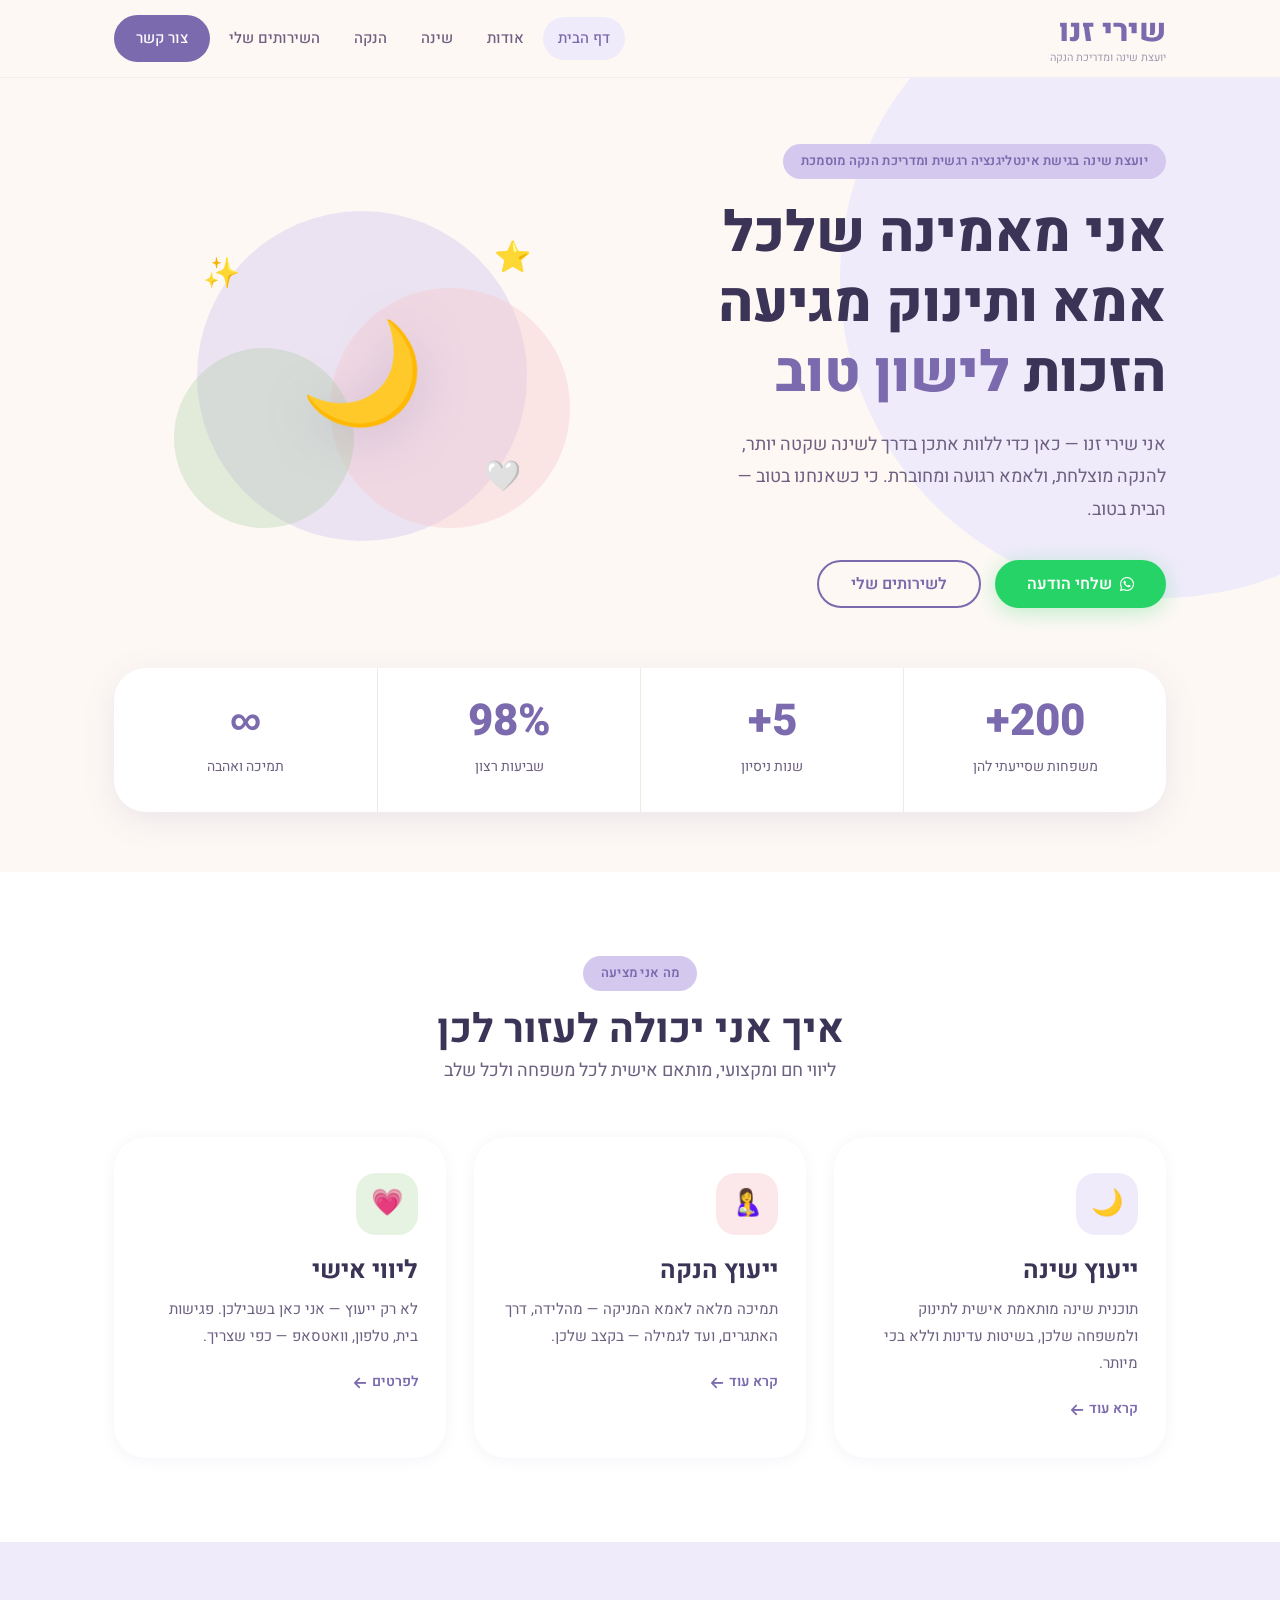
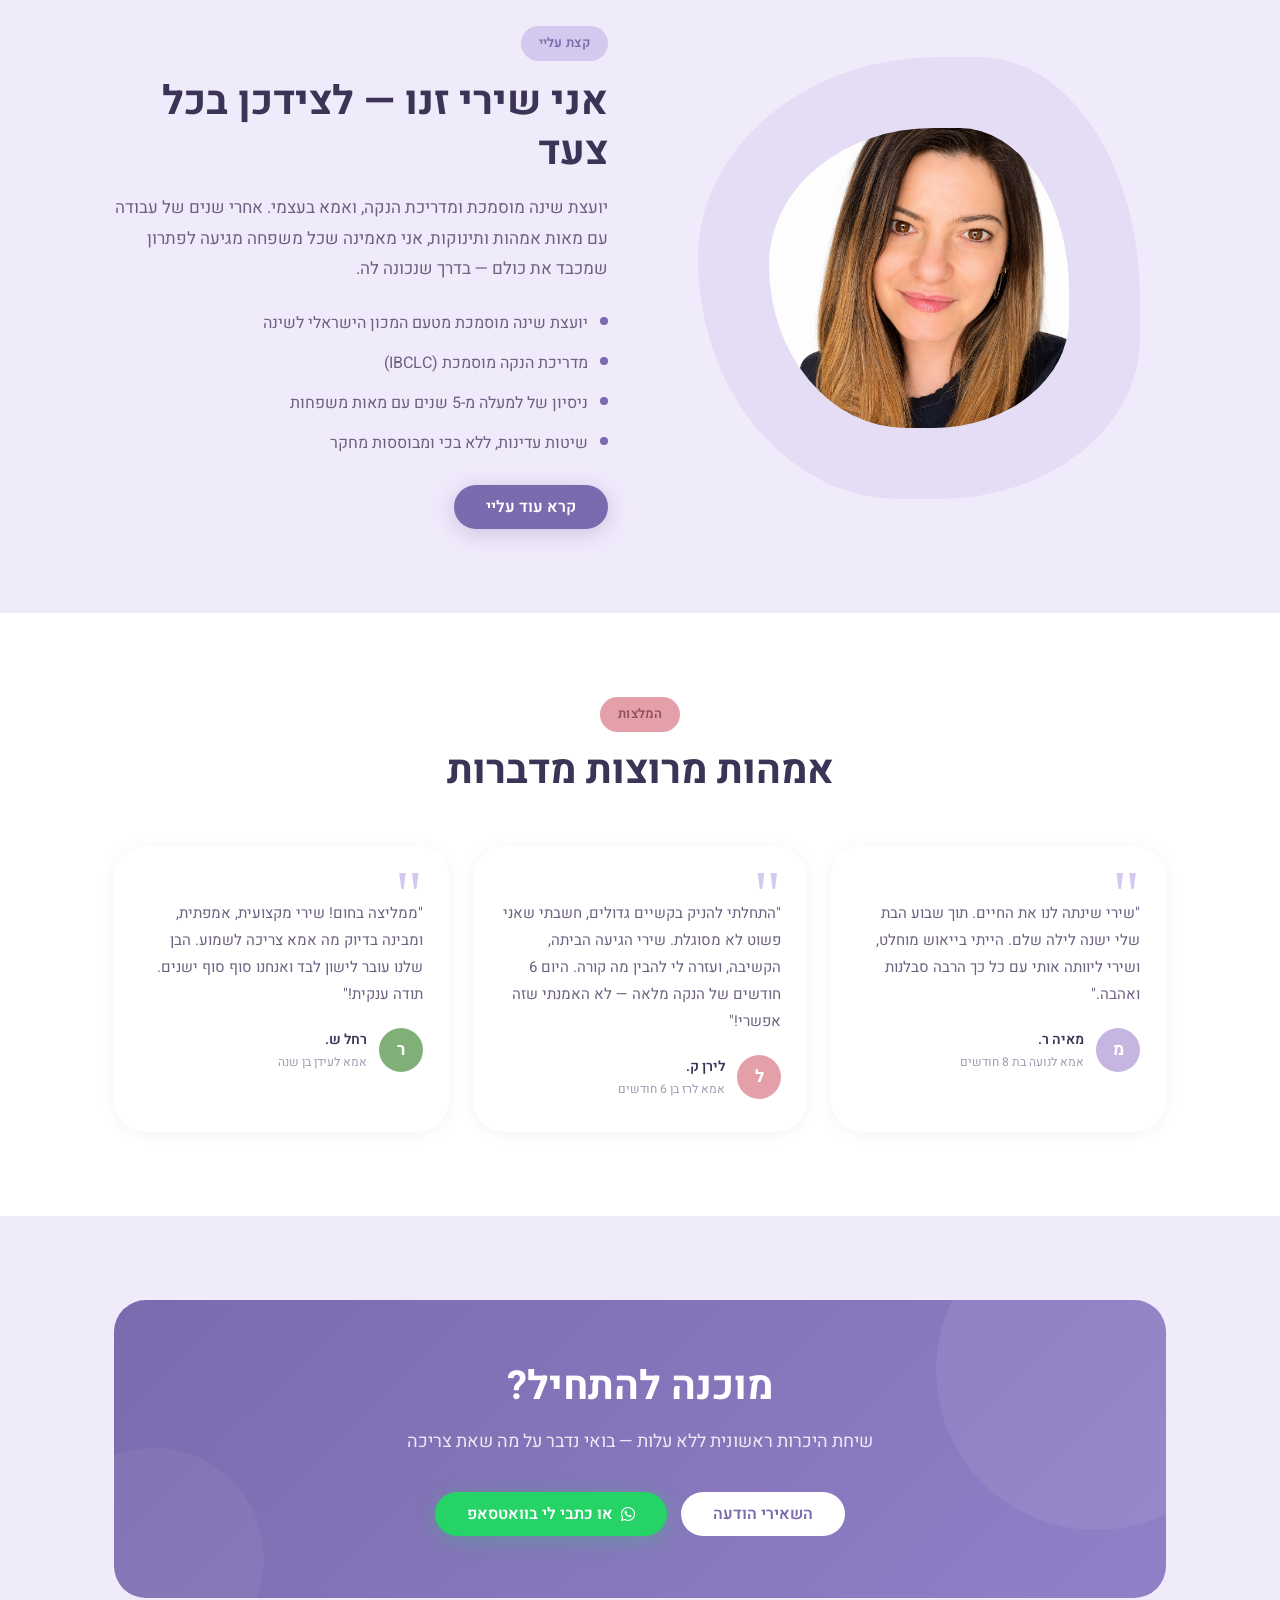
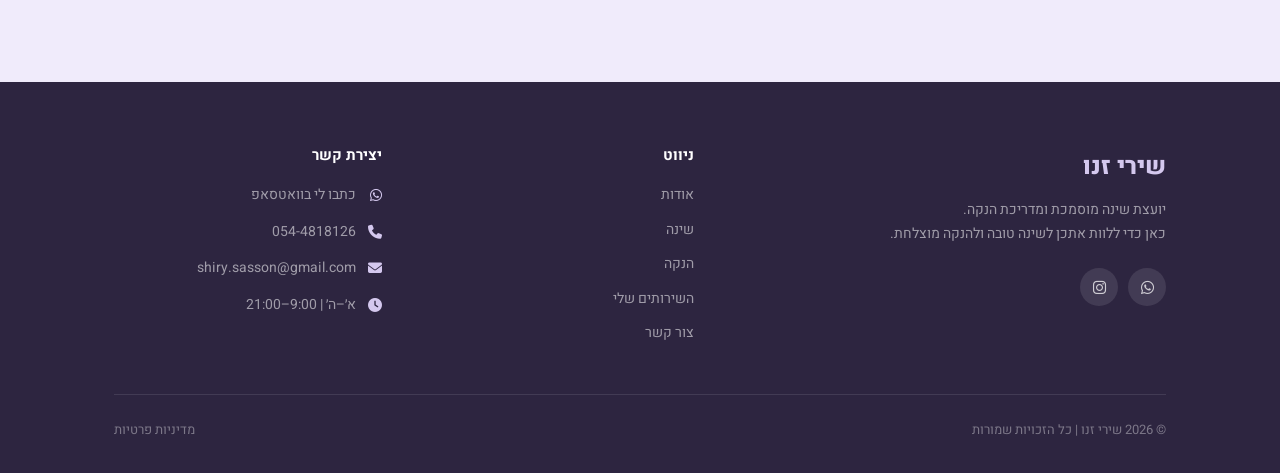
==== commit 839d3655: "Add files via upload" ====
--- a/index.html
+++ b/index.html
@@ -112,7 +112,7 @@
     <div class="feature-grid">
       <div class="feature-visual fade-in">
         <div class="feature-blob fb-lavender"></div>
-        <div class="feature-icon">👩‍⚕️</div>
+        <img class="feature-photo" src="images/shiry.png" alt="שירי זנו">
       </div>
       <div class="feature-content fade-in delay-1">
         <span class="tag tag-lavender">קצת עליי</span>
@@ -177,8 +177,8 @@
       <h2>מוכנה להתחיל?</h2>
       <p>שיחת היכרות ראשונית ללא עלות — בואי נדבר על מה שאת צריכה</p>
       <div class="cta-actions">
-        <a href="contact.html" class="btn btn-white">שלחי הודעה</a>
-        <a href="https://wa.me/972544818126" class="btn btn-whatsapp" target="_blank" rel="noopener"><i class="fab fa-whatsapp"></i> וואטסאפ</a>
+        <a href="contact.html" class="btn btn-white">השאירי הודעה</a>
+        <a href="https://wa.me/972544818126" class="btn btn-whatsapp" target="_blank" rel="noopener"><i class="fab fa-whatsapp"></i> או כתבי לי בוואטסאפ</a>
       </div>
     </div>
   </div>
@@ -192,9 +192,7 @@
         <p class="footer-tagline">יועצת שינה מוסמכת ומדריכת הנקה.<br>כאן כדי ללוות אתכן לשינה טובה ולהנקה מוצלחת.</p>
         <div class="footer-social">
           <a href="https://wa.me/972544818126" aria-label="וואטסאפ" target="_blank" rel="noopener"><i class="fab fa-whatsapp"></i></a>
-          <a href="#" aria-label="אינסטגרם"><i class="fab fa-instagram"></i></a>
-          <a href="#" aria-label="פייסבוק"><i class="fab fa-facebook-f"></i></a>
-          <a href="#" aria-label="טיקטוק"><i class="fab fa-tiktok"></i></a>
+          <a href="https://www.instagram.com/shirysass/" aria-label="אינסטגרם" target="_blank" rel="noopener"><i class="fab fa-instagram"></i></a>
         </div>
       </div>
       <div class="footer-col">
@@ -209,14 +207,15 @@
       </div>
       <div class="footer-col">
         <h4>יצירת קשר</h4>
+        <a class="footer-contact-item" href="https://wa.me/972544818126" target="_blank" rel="noopener" style="text-decoration:none;"><i class="fab fa-whatsapp"></i> כתבו לי בוואטסאפ</a>
         <div class="footer-contact-item"><i class="fas fa-phone"></i> 054-4818126</div>
         <div class="footer-contact-item"><i class="fas fa-envelope"></i> shiry.sasson@gmail.com</div>
         <div class="footer-contact-item"><i class="fas fa-clock"></i> א׳–ה׳ | 9:00–21:00</div>
       </div>
     </div>
     <div class="footer-bottom">
-      <span>© 2024 שירי זנו | כל הזכויות שמורות</span>
-      <span>עוצב עם ❤️</span>
+      <span>© 2026 שירי זנו | כל הזכויות שמורות</span>
+      <span><a href="privacy.html">מדיניות פרטיות</a></span>
     </div>
   </div>
 </footer>
--- a/style.css
+++ b/style.css
@@ -182,6 +182,7 @@
 }
 .logo { display: flex; flex-direction: column; line-height: 1.2; }
 .logo-name  { font-size: 24px; font-weight: 800; color: var(--lavender-dark); }
+.navbar .logo-name { font-size: 31px; }
 .logo-title { font-size: 11px; color: var(--text-light); font-weight: 400; }
 
 .nav-links {
@@ -370,17 +371,32 @@
 
 .feature-visual {
   display: flex; justify-content: center; align-items: center;
-  position: relative; height: 320px;
+  position: relative; height: 470px;
 }
 .feature-blob {
   position: absolute;
   border-radius: 60% 40% 50% 50% / 50% 60% 40% 60%;
   z-index: 0;
 }
-.fb-lavender { width: 280px; height: 280px; background: var(--lavender-med); opacity: 0.42; }
+.fb-lavender { width: 442px; height: 442px; background: var(--lavender-med); opacity: 0.42; }
 .fb-blush    { width: 280px; height: 280px; background: var(--blush);         opacity: 0.42; }
 .fb-sage     { width: 280px; height: 280px; background: var(--sage);          opacity: 0.42; }
 .feature-icon { font-size: 82px; position: relative; z-index: 1; }
+
+.feature-photo {
+  position: relative; z-index: 1;
+  width: 300px; height: 300px;
+  object-fit: cover;
+  object-position: center 22%;
+  border-radius: 60% 40% 50% 50% / 50% 60% 40% 60%;
+  background: var(--lavender-light);
+  display: flex; align-items: center; justify-content: center;
+  overflow: hidden;
+}
+.feature-photo-hint {
+  font-family: ui-monospace, "SF Mono", Menlo, monospace;
+  font-size: 13px; color: var(--lavender-dark); text-align: center; line-height: 1.6;
+}
 
 .feature-content .tag { margin-bottom: 16px; }
 .feature-content h2   { margin-bottom: 16px; }
@@ -531,9 +547,18 @@
 .photo-placeholder {
   width: 100%; aspect-ratio: 4/5;
   border-radius: var(--r-lg);
-  background: linear-gradient(145deg, var(--lavender-med), var(--blush));
-  display: flex; align-items: center; justify-content: center;
-  font-size: 90px; color: white; position: relative; overflow: hidden;
+  object-fit: cover; object-position: center;
+  display: block; position: relative; z-index: 1;
+  box-shadow: var(--shadow-md);
+}
+.about-photo-bg {
+  position: absolute; top: -22px; left: -22px;
+  width: 100%; aspect-ratio: 4/5;
+  background: linear-gradient(145deg, var(--lavender-med), var(--lavender));
+  border-radius: var(--r-lg); z-index: 0;
+}
+.photo-placeholder--old {
+  font-size: 90px; color: white; overflow: hidden;
 }
 .photo-placeholder::after {
   content: '';
@@ -542,7 +567,7 @@
   background: rgba(255,255,255,0.14); border-radius: 50%;
 }
 .photo-badge {
-  position: absolute; bottom: -18px; left: -18px;
+  position: absolute; bottom: -18px; left: -18px; z-index: 2;
   background: var(--white); border-radius: var(--r-md);
   padding: 16px 20px; box-shadow: var(--shadow-md); text-align: center;
 }
@@ -633,6 +658,7 @@
   background: var(--lavender-light); display: flex; align-items: center;
   justify-content: center; color: var(--lavender-dark); font-size: 18px; flex-shrink: 0;
 }
+.contact-icon.whatsapp { background: #25D366; color: #fff; }
 .contact-item-text span { display: block; font-size: 12px; color: var(--text-light); }
 .contact-item-text a,
 .contact-item-text strong { font-weight: 600; color: var(--text); font-size: 16px; }
@@ -770,3 +796,29 @@
   .footer-content    { grid-template-columns: 1fr; gap: 32px; }
   .footer-bottom     { flex-direction: column; gap: 8px; text-align: center; }
 }
+
+/* === LEGAL / PRIVACY PAGE === */.legal-content { color: var(--text-mid); line-height: 1.85; }
+.legal-content h2 { font-size: 22px; color: var(--text); margin: 34px 0 12px; }
+.legal-content h2:first-of-type { margin-top: 12px; }
+.legal-content p { margin-bottom: 16px; font-size: 16px; }
+.legal-content a { color: var(--lavender-dark); font-weight: 600; }
+.legal-list { margin: 0 4px 18px; padding-inline-start: 22px; list-style: disc; }
+.legal-list li { margin-bottom: 8px; font-size: 16px; }
+.legal-list li::marker { color: var(--lavender-dark); }
+.footer-bottom a { text-decoration: none; }
+.footer-bottom a:hover { color: var(--lavender-med); }
+
+/* === FORM CONSENT === */
+.consent-check {
+  display: flex; align-items: flex-start; gap: 10px;
+  margin: 4px 0 18px; cursor: pointer;
+  font-size: 13px; line-height: 1.6; color: var(--text-mid);
+}
+.consent-check input {
+  margin-top: 3px; width: 18px; height: 18px; flex-shrink: 0;
+  accent-color: var(--lavender-dark); cursor: pointer;
+}
+.consent-note {
+  margin-top: 14px; font-size: 12px; line-height: 1.7; color: var(--text-light);
+}
+.consent-note a { color: var(--lavender-dark); font-weight: 600; }
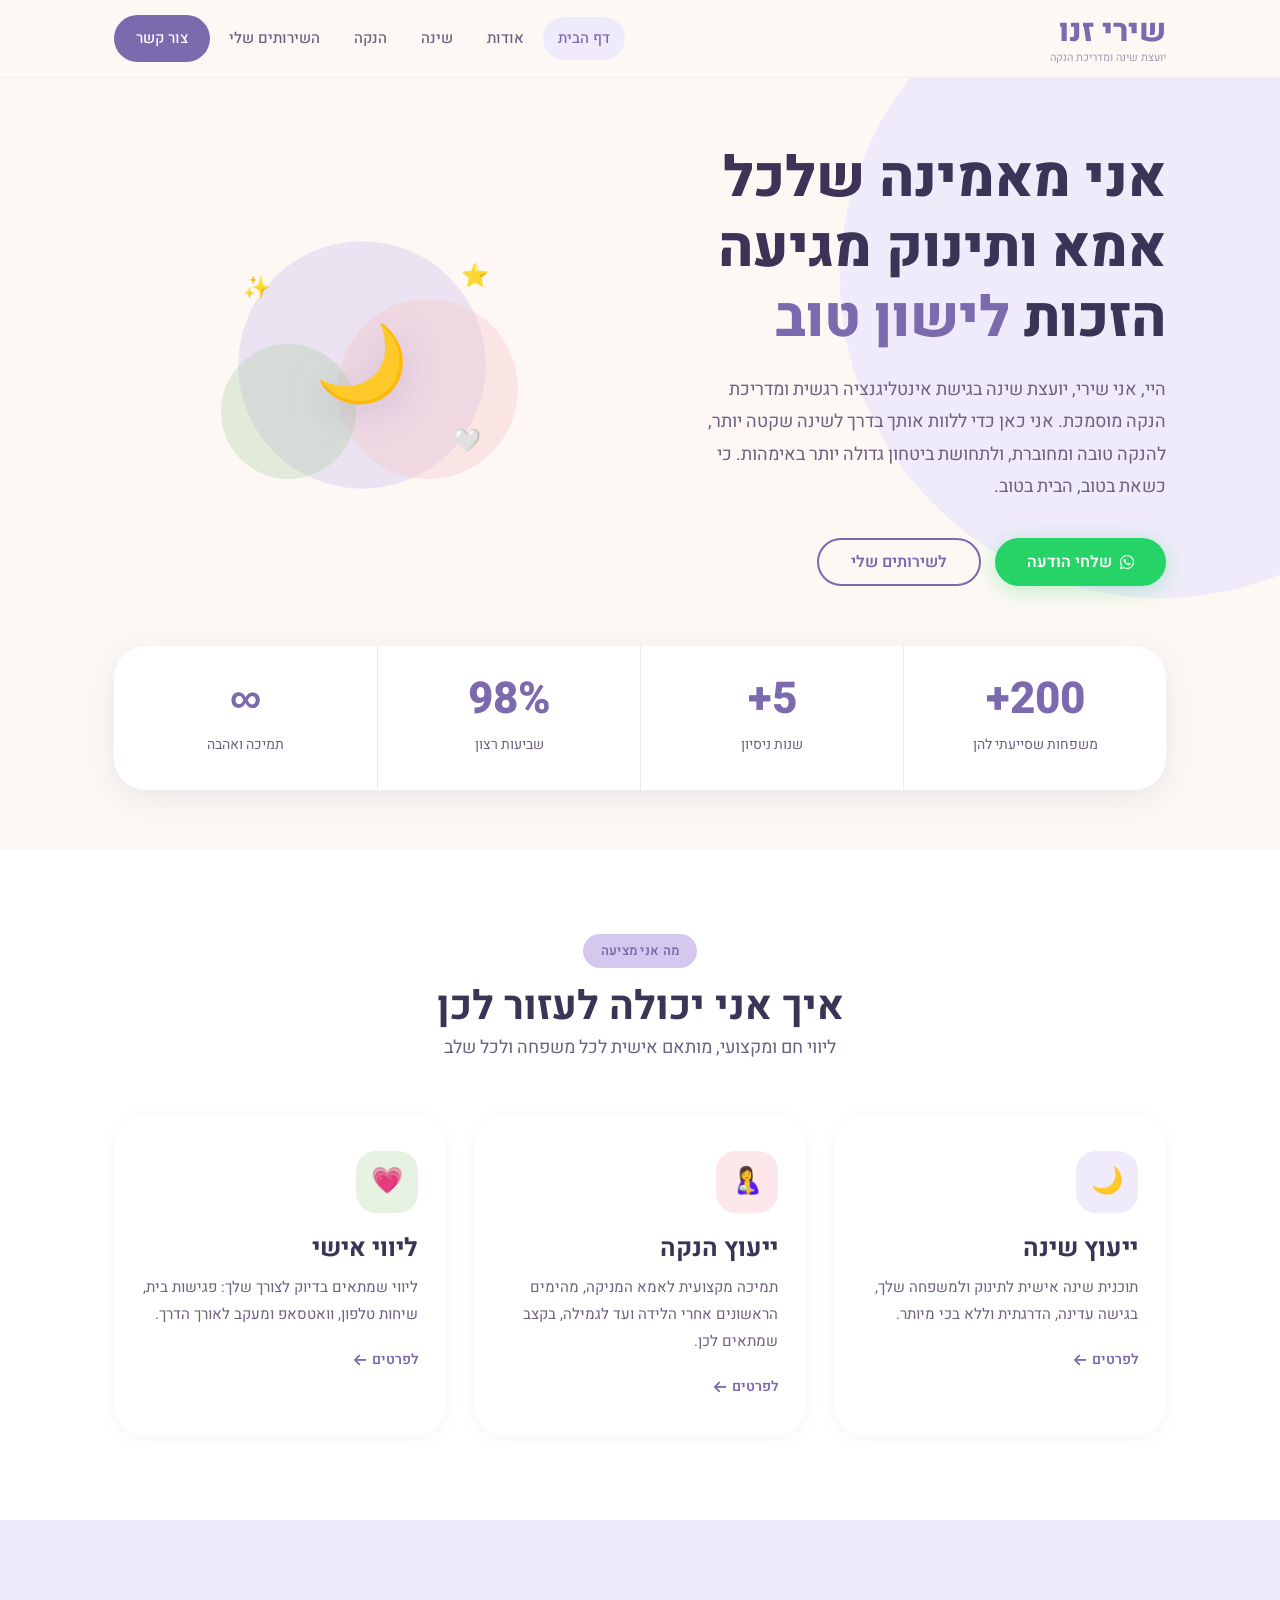
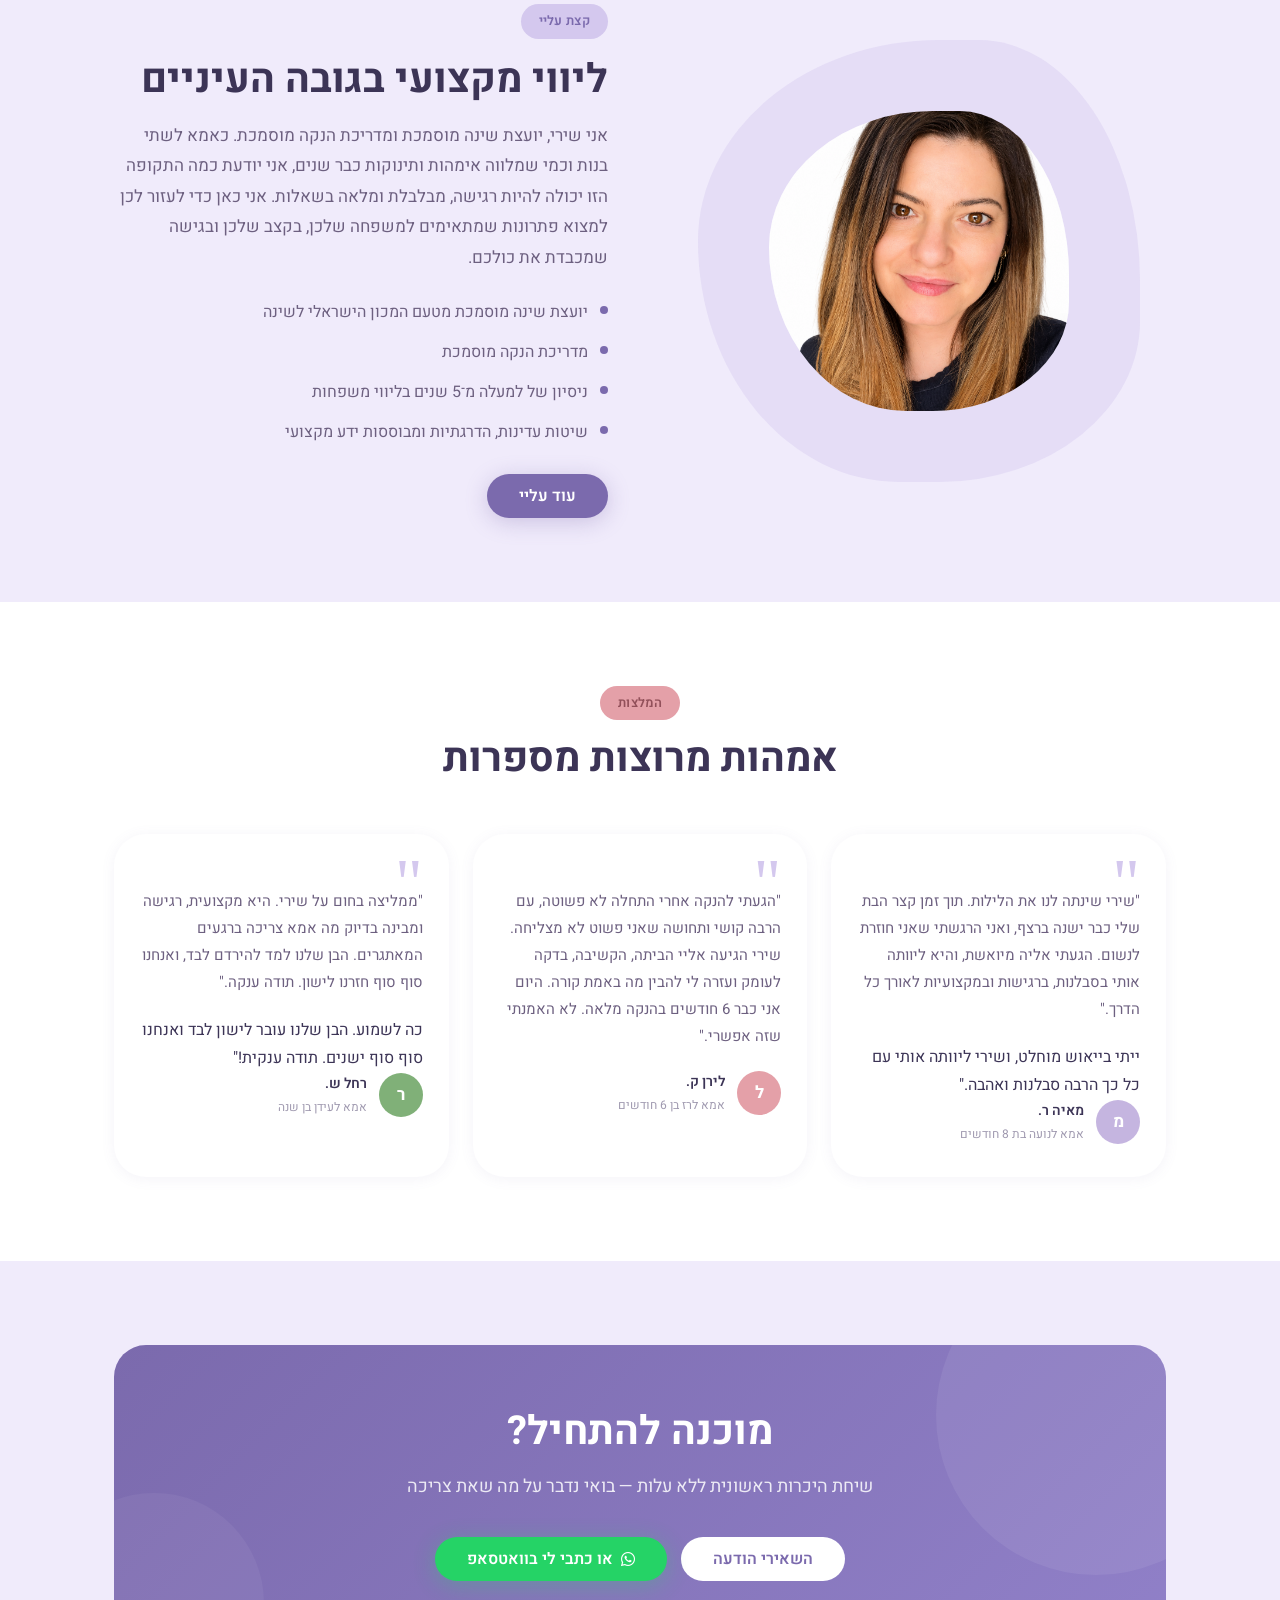
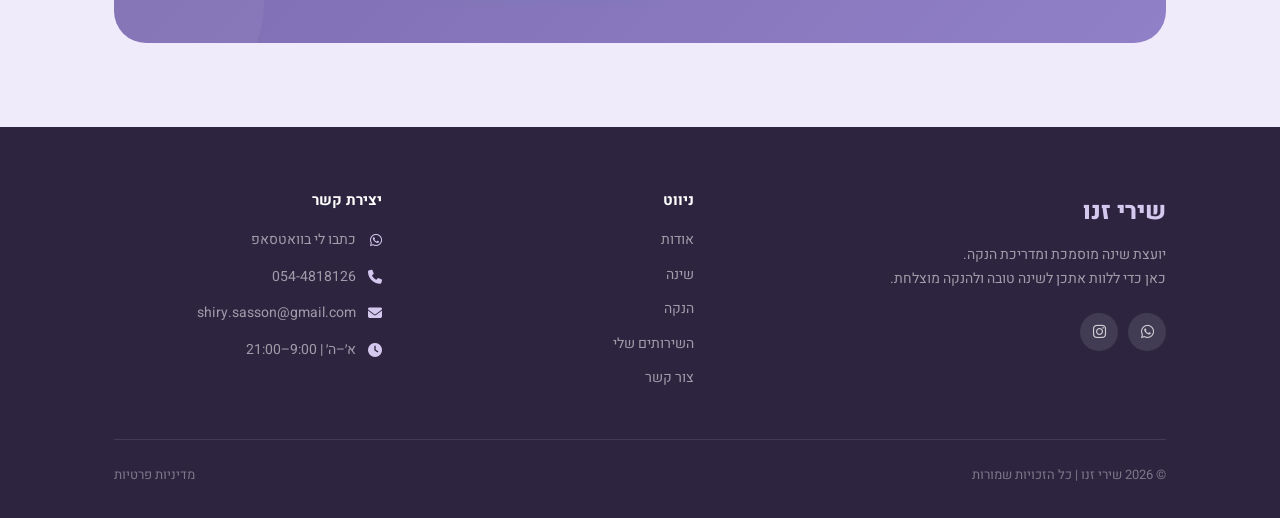
==== commit c959c8b1: "Add files via upload" ====
--- a/index.html
+++ b/index.html
@@ -3,11 +3,48 @@
 <head>
 <meta charset="UTF-8">
 <meta name="viewport" content="width=device-width, initial-scale=1.0">
-<title>שירי זנו | יועצת שינה ומדריכת הנקה</title>
+<title>שירי זנו | ייעוץ הנקה וליווי שינה לתינוקות</title>
 <meta name="description" content="שירי זנו - יועצת שינה מוסמכת ומדריכת הנקה. ליווי אישי, קשוב ומקצועי לאמהות ותינוקות לשינה טובה יותר והנקה מוצלחת.">
 <link rel="preconnect" href="https://fonts.googleapis.com">
 <link href="https://fonts.googleapis.com/css2?family=Heebo:wght@400;500;600;700;800&display=swap" rel="stylesheet">
 <link rel="stylesheet" href="https://cdnjs.cloudflare.com/ajax/libs/font-awesome/6.5.1/css/all.min.css">
+<link rel="icon" type="image/svg+xml" href="favicon.svg">
+<link rel="icon" type="image/png" href="favicon.png">
+<link rel="apple-touch-icon" href="apple-touch-icon.png">
+<link rel="canonical" href="https://www.growingwithshiry.com/">
+<meta property="og:type" content="website">
+<meta property="og:site_name" content="שירי זנו">
+<meta property="og:locale" content="he_IL">
+<meta property="og:title" content="שירי זנו | ייעוץ הנקה וליווי שינה לתינוקות">
+<meta property="og:description" content="שירי זנו - יועצת שינה מוסמכת ומדריכת הנקה. ליווי אישי, קשוב ומקצועי לאמהות ותינוקות לשינה טובה יותר והנקה מוצלחת.">
+<meta property="og:url" content="https://www.growingwithshiry.com/">
+<meta property="og:image" content="https://www.growingwithshiry.com/og-image.png">
+<meta property="og:image:width" content="1200">
+<meta property="og:image:height" content="630">
+<meta name="twitter:card" content="summary_large_image">
+<meta name="twitter:title" content="שירי זנו | ייעוץ הנקה וליווי שינה לתינוקות">
+<meta name="twitter:description" content="שירי זנו - יועצת שינה מוסמכת ומדריכת הנקה. ליווי אישי, קשוב ומקצועי לאמהות ותינוקות לשינה טובה יותר והנקה מוצלחת.">
+<meta name="twitter:image" content="https://www.growingwithshiry.com/og-image.png">
+<script type="application/ld+json">
+{
+  "@context": "https://schema.org",
+  "@type": "LocalBusiness",
+  "name": "שירי זנו — יועצת שינה ומדריכת הנקה",
+  "image": "https://www.growingwithshiry.com/og-image.png",
+  "url": "https://www.growingwithshiry.com/",
+  "telephone": "+972544818126",
+  "email": "shiry.sasson@gmail.com",
+  "priceRange": "₪₪",
+  "areaServed": { "@type": "Country", "name": "IL" },
+  "founder": { "@type": "Person", "name": "שירי זנו", "jobTitle": "יועצת שינה ומדריכת הנקה מוסמכת (IBCLC)" },
+  "sameAs": [ "https://www.instagram.com/shirysass/", "https://wa.me/972544818126" ],
+  "openingHoursSpecification": [{
+    "@type": "OpeningHoursSpecification",
+    "dayOfWeek": ["Sunday","Monday","Tuesday","Wednesday","Thursday"],
+    "opens": "09:00", "closes": "21:00"
+  }]
+}
+</script>
 <link rel="stylesheet" href="style.css">
 </head>
 <body>
@@ -37,9 +74,8 @@
   <div class="container">
     <div class="hero-inner">
       <div class="hero-content fade-in">
-        <span class="tag tag-lavender">יועצת שינה בגישת אינטליגנציה רגשית ומדריכת הנקה מוסמכת</span>
         <h1>אני מאמינה שלכל אמא ותינוק מגיעה הזכות <span>לישון טוב</span></h1>
-        <p>אני שירי זנו — כאן כדי ללוות אתכן בדרך לשינה שקטה יותר, להנקה מוצלחת, ולאמא רגועה ומחוברת. כי כשאנחנו בטוב — הבית בטוב.</p>
+        <p>היי, אני שירי, יועצת שינה בגישת אינטליגנציה רגשית ומדריכת הנקה מוסמכת. אני כאן כדי ללוות אותך בדרך לשינה שקטה יותר, להנקה טובה ומחוברת, ולתחושת ביטחון גדולה יותר באימהות. כי כשאת בטוב, הבית בטוב.</p>
         <div class="hero-actions">
           <a href="https://wa.me/972544818126" class="btn btn-whatsapp" target="_blank" rel="noopener"><i class="fab fa-whatsapp"></i> שלחי הודעה</a>
           <a href="services.html" class="btn btn-outline">לשירותים שלי</a>
@@ -88,19 +124,19 @@
       <div class="card fade-in">
         <div class="card-icon card-icon-lavender">🌙</div>
         <h3>ייעוץ שינה</h3>
-        <p>תוכנית שינה מותאמת אישית לתינוק ולמשפחה שלכן, בשיטות עדינות וללא בכי מיותר.</p>
-        <a href="sleep.html" class="card-link">קרא עוד <i class="fas fa-arrow-left"></i></a>
+        <p>תוכנית שינה אישית לתינוק ולמשפחה שלך, בגישה עדינה, הדרגתית וללא בכי מיותר.</p>
+        <a href="sleep.html" class="card-link">לפרטים <i class="fas fa-arrow-left"></i></a>
       </div>
       <div class="card fade-in delay-1">
         <div class="card-icon card-icon-blush">🤱</div>
         <h3>ייעוץ הנקה</h3>
-        <p>תמיכה מלאה לאמא המניקה — מהלידה, דרך האתגרים, ועד לגמילה — בקצב שלכן.</p>
-        <a href="breastfeeding.html" class="card-link">קרא עוד <i class="fas fa-arrow-left"></i></a>
+        <p>תמיכה מקצועית לאמא המניקה, מהימים הראשונים אחרי הלידה ועד לגמילה, בקצב שמתאים לכן.</p>
+        <a href="breastfeeding.html" class="card-link">לפרטים <i class="fas fa-arrow-left"></i></a>
       </div>
       <div class="card fade-in delay-2">
         <div class="card-icon card-icon-sage">💗</div>
         <h3>ליווי אישי</h3>
-        <p>לא רק ייעוץ — אני כאן בשבילכן. פגישות בית, טלפון, וואטסאפ — כפי שצריך.</p>
+        <p>ליווי שמתאים בדיוק לצורך שלך: פגישות בית, שיחות טלפון, וואטסאפ ומעקב לאורך הדרך.</p>
         <a href="services.html" class="card-link">לפרטים <i class="fas fa-arrow-left"></i></a>
       </div>
     </div>
@@ -116,15 +152,15 @@
       </div>
       <div class="feature-content fade-in delay-1">
         <span class="tag tag-lavender">קצת עליי</span>
-        <h2>אני שירי זנו — לצידכן בכל צעד</h2>
-        <p>יועצת שינה מוסמכת ומדריכת הנקה, ואמא בעצמי. אחרי שנים של עבודה עם מאות אמהות ותינוקות, אני מאמינה שכל משפחה מגיעה לפתרון שמכבד את כולם — בדרך שנכונה לה.</p>
+        <h2>ליווי מקצועי בגובה העיניים</h2>
+        <p>אני שירי, יועצת שינה מוסמכת ומדריכת הנקה מוסמכת. כאמא לשתי בנות וכמי שמלווה אימהות ותינוקות כבר שנים, אני יודעת כמה התקופה הזו יכולה להיות רגישה, מבלבלת ומלאה בשאלות. אני כאן כדי לעזור לכן למצוא פתרונות שמתאימים למשפחה שלכן, בקצב שלכן ובגישה שמכבדת את כולכם.</p>
         <ul class="feature-list">
           <li>יועצת שינה מוסמכת מטעם המכון הישראלי לשינה</li>
-          <li>מדריכת הנקה מוסמכת (IBCLC)</li>
-          <li>ניסיון של למעלה מ-5 שנים עם מאות משפחות</li>
-          <li>שיטות עדינות, ללא בכי ומבוססות מחקר</li>
+          <li>מדריכת הנקה מוסמכת</li>
+          <li>ניסיון של למעלה מ־5 שנים בליווי משפחות</li>
+          <li>שיטות עדינות, הדרגתיות ומבוססות ידע מקצועי</li>
         </ul>
-        <a href="about.html" class="btn btn-primary">קרא עוד עליי</a>
+        <a href="about.html" class="btn btn-primary">עוד עליי</a>
       </div>
     </div>
   </div>
@@ -134,11 +170,11 @@
   <div class="container">
     <div class="section-header text-center fade-in">
       <span class="tag tag-blush">המלצות</span>
-      <h2>אמהות מרוצות מדברות</h2>
+      <h2>אמהות מרוצות מספרות</h2>
     </div>
     <div class="testimonials-grid">
       <div class="testimonial-card fade-in">
-        <p class="testimonial-text">"שירי שינתה לנו את החיים. תוך שבוע הבת שלי ישנה לילה שלם. הייתי בייאוש מוחלט, ושירי ליוותה אותי עם כל כך הרבה סבלנות ואהבה."</p>
+        <p class="testimonial-text">"שירי שינתה לנו את הלילות. תוך זמן קצר הבת שלי כבר ישנה ברצף, ואני הרגשתי שאני חוזרת לנשום. הגעתי אליה מיואשת, והיא ליוותה אותי בסבלנות, ברגישות ובמקצועיות לאורך כל הדרך."</p>ייתי בייאוש מוחלט, ושירי ליוותה אותי עם כל כך הרבה סבלנות ואהבה."</p>
         <div class="testimonial-author">
           <div class="testimonial-avatar av-lavender">מ</div>
           <div>
@@ -148,7 +184,7 @@
         </div>
       </div>
       <div class="testimonial-card fade-in delay-1">
-        <p class="testimonial-text">"התחלתי להניק בקשיים גדולים, חשבתי שאני פשוט לא מסוגלת. שירי הגיעה הביתה, הקשיבה, ועזרה לי להבין מה קורה. היום 6 חודשים של הנקה מלאה — לא האמנתי שזה אפשרי!"</p>
+        <p class="testimonial-text">"הגעתי להנקה אחרי התחלה לא פשוטה, עם הרבה קושי ותחושה שאני פשוט לא מצליחה. שירי הגיעה אליי הביתה, הקשיבה, בדקה לעומק ועזרה לי להבין מה באמת קורה. היום אני כבר 6 חודשים בהנקה מלאה. לא האמנתי שזה אפשרי."</p>
         <div class="testimonial-author">
           <div class="testimonial-avatar av-blush">ל</div>
           <div>
@@ -158,7 +194,7 @@
         </div>
       </div>
       <div class="testimonial-card fade-in delay-2">
-        <p class="testimonial-text">"ממליצה בחום! שירי מקצועית, אמפתית, ומבינה בדיוק מה אמא צריכה לשמוע. הבן שלנו עובר לישון לבד ואנחנו סוף סוף ישנים. תודה ענקית!"</p>
+        <p class="testimonial-text">"ממליצה בחום על שירי. היא מקצועית, רגישה ומבינה בדיוק מה אמא צריכה ברגעים המאתגרים. הבן שלנו למד להירדם לבד, ואנחנו סוף סוף חזרנו לישון. תודה ענקה."</p>כה לשמוע. הבן שלנו עובר לישון לבד ואנחנו סוף סוף ישנים. תודה ענקית!"</p>
         <div class="testimonial-author">
           <div class="testimonial-avatar av-sage">ר</div>
           <div>
--- a/style.css
+++ b/style.css
@@ -295,6 +295,7 @@
 .hero-visual {
   display: flex; justify-content: center; align-items: center;
   position: relative; height: 400px;
+  transform: scale(0.75);
 }
 .hero-blob {
   position: absolute;
@@ -545,15 +546,15 @@
 /* === ABOUT PAGE === */
 .about-grid { display: grid; grid-template-columns: 1fr 1fr; gap: 60px; align-items: start; }
 .photo-placeholder {
-  width: 100%; aspect-ratio: 4/5;
+  position: absolute; top: 50%; left: 50%; transform: translate(-50%, -50%);
+  width: 90%; height: 90%;
   border-radius: var(--r-lg);
   object-fit: cover; object-position: center;
-  display: block; position: relative; z-index: 1;
+  display: block; z-index: 1;
   box-shadow: var(--shadow-md);
 }
 .about-photo-bg {
-  position: absolute; top: -22px; left: -22px;
-  width: 100%; aspect-ratio: 4/5;
+  position: absolute; inset: 0;
   background: linear-gradient(145deg, var(--lavender-med), var(--lavender));
   border-radius: var(--r-lg); z-index: 0;
 }
@@ -573,7 +574,7 @@
 }
 .photo-badge-number { font-size: 30px; font-weight: 800; color: var(--lavender-dark); display: block; }
 .photo-badge-text   { font-size: 12px; color: var(--text-mid); }
-.about-photo-area   { position: relative; }
+.about-photo-area   { position: relative; aspect-ratio: 4/5; }
 
 .credentials-list { margin-top: 24px; }
 .credential-item  { display: flex; align-items: flex-start; gap: 14px; padding: 14px 0; border-bottom: 1px solid var(--lavender-light); }
